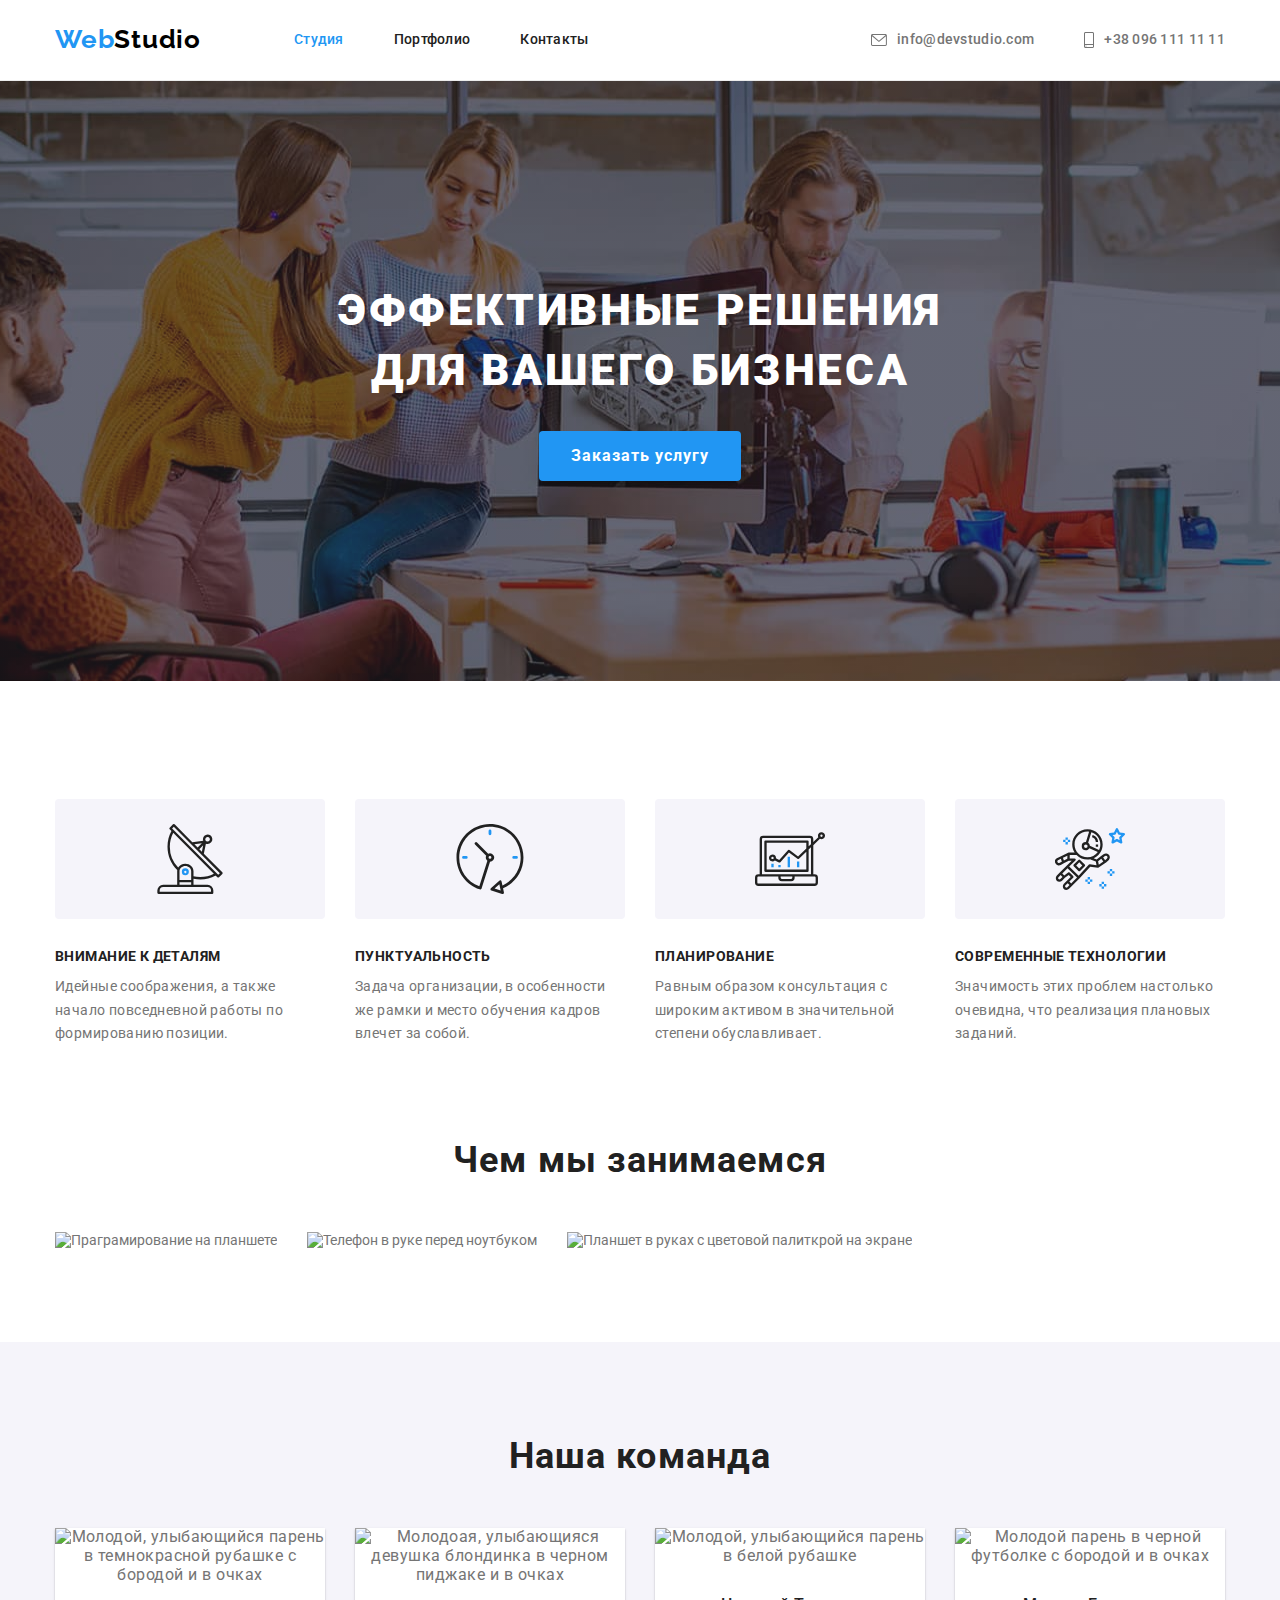
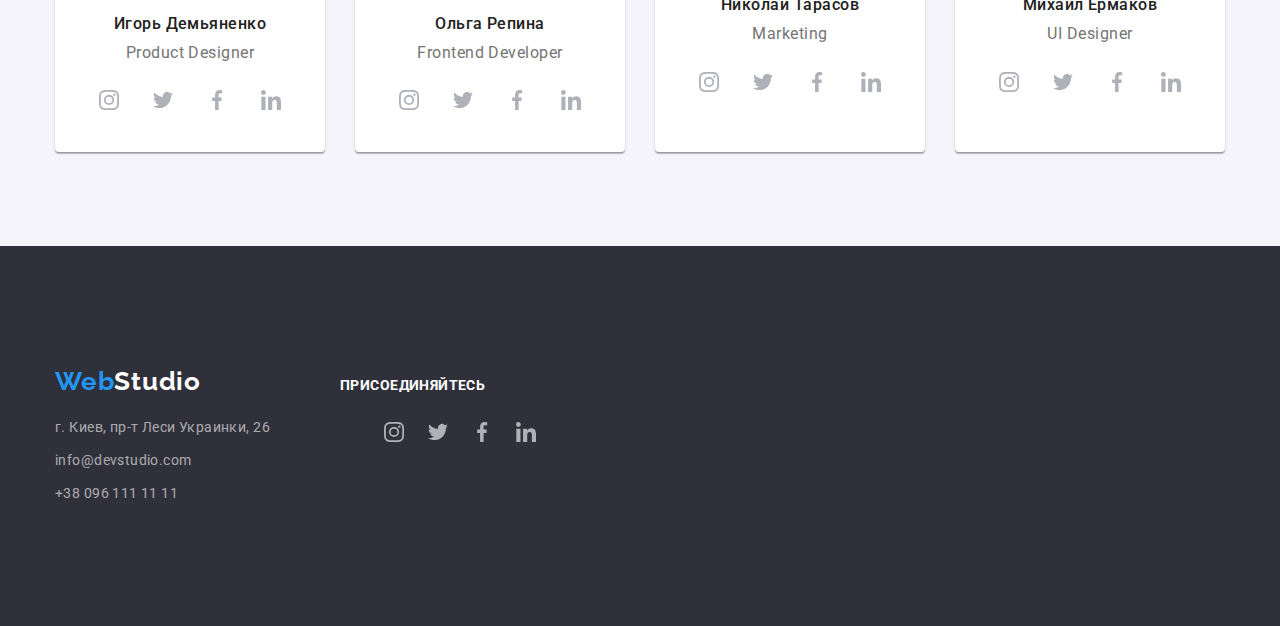
==== index.html @ 4e03e44b "подготовка 4го домашнего задания" ====
<!DOCTYPE html>
<html lang="ru">
  <head>
    <meta charset="UTF-8" />
    <meta http-equiv="X-UA-Compatible" content="IE=edge" />
    <meta name="viewport" content="width=device-width, initial-scale=1.0" />
    <meta name="dedescription" content="Разработка сайтов любой сложности"/>
    <title> WebStudio </title>
    <link rel="preconnect" href="https://fonts.googleapis.com">
    <link rel="preconnect" href="https://fonts.gstatic.com" crossorigin>
    <link href="https://fonts.googleapis.com/css2?family=Raleway:wght@700&family=Roboto:wght@400;500;700;900&display=swap"
        rel="stylesheet">
    <link rel="stylesheet" href="https://cdnjs.cloudflare.com/ajax/libs/modern-normalize/1.1.0/modern-normalize.min.css">
    <link href="./css/styles.css" rel="stylesheet"/>
  </head>
  <body>
    
    <!--Шапка-->

    <header class="header">
        <div class="container main-nav">
            <nav>

                <!--Лого-->

                <a class="logo" href="index.html" lang="en"> <span class="logo-accent">Web</span>Studio</a>

                <!--Основная навигация-->

                <ul class="site-nav">

                    <li class="site-nav-item"><a class="site-nav-item-text current" href="index.html">Студия</a></li>

                    <li class="site-nav-item"><a class="site-nav-item-text" href="./portfolio.html">Портфолио</a></li>

                    <li class="site-nav-item"><a class="site-nav-item-text" href="#contacts">Контакты</a></li>
                </ul>
            </nav>

            <!--Блок контактов-->

            <ul class="contact-nav">

                <li class="contact-nav-item">                    
                    <a class="contact-nav-item-text" href="mailto:info@devstudio.com" lang="en">
                        <svg class="contact-item-icon envelope">
                        <use href="/img/svg/icons.svg#envelope">                            
                        </use>
                        </svg>info@devstudio.com
                    </a>
                </li>

                <li class="contact-nav-item">
                    <a class="contact-nav-item-text" href="tel:+380961111111">
                        <svg class="contact-item-icon smartphone">
                            <use href="/img/svg/icons.svg#smartphone">
                            </use>
                        </svg>+38 096 111 11 11
                    </a>
                </li>

            </ul>
        </div>           
    </header>

        <!--Основной контент-->

    <main>

        <!--Герой-->

        <section class="section hero">

            <div class="container">
                <h1 class="hero-title">Эффективные решения для вашего бизнеса</h1>
                <button class="button hero" type="button">Заказать услугу</button>
            </div>  

        </section>      

        <!--Особенности-->
        
        <section class="section">            

            <div class="container">

                <h2 class="differences">Особенности</h2>

                <ul class="differences-list clean-list">
                    
                    <li class="differences-list-item">
                        <div  class="differences-list-item-icon-box">
                            <svg class="differences-list-item-icon">
                                <use href="/img/svg/icons.svg#antenna">
                                </use>
                            </svg>
                        </div>
                        <h3 class="differences-list-title">Внимание к деталям</h3>
                        <p class="differences-list-text">Идейные соображения, а также начало повседневной работы по формированию позиции.</p>                                              
                    </li>
                    
                    <li class="differences-list-item">
                        <div class="differences-list-item-icon-box">
                            <svg class="differences-list-item-icon">
                                <use href="/img/svg/icons.svg#clock">
                                </use>
                            </svg>
                        </div>
                        <h3 class="differences-list-title">Пунктуальность</h3>
                        <p class="differences-list-text">Задача организации, в особенности же рамки и место обучения кадров влечет за собой.</p>
                    </li>
                    
                    <li class="differences-list-item">
                        <div class="differences-list-item-icon-box">
                            <svg class="differences-list-item-icon">
                                <use href="/img/svg/icons.svg#diagram">
                                </use>
                            </svg>
                        </div>
                        <h3 class="differences-list-title">Планирование</h3>
                        <p class="differences-list-text">Равным образом консультация с широким активом в значительной степени обуславливает.</p>
                    </li>
                    
                    <li class="differences-list-item">
                        <div class="differences-list-item-icon-box">
                            <svg class="differences-list-item-icon">
                                <use href="/img/svg/icons.svg#astronaut ">
                                </use>
                            </svg>
                        </div>
                        <h3 class="differences-list-title">Современные технологии</h3>
                        <p class="differences-list-text">Значимость этих проблем настолько очевидна, что реализация плановых заданий.</p>
                     </li>
                                                    
                </ul>
            </div>

        </section>

            <!--Чем занимаемся-->

        <section class="section activity">

            <div class="container">

                <h2 class="section-title">Чем мы занимаемся </h2>
                <ul class="activity-list clean-list">

                    <li class="activity-list-item">
                        <img src="./img/img_1.jpg" alt="Праграмирование на планшете">
                    </li>

                    <li class="activity-list-item">                    
                        <img src="./img/img_2.jpg" alt="Телефон в руке перед ноутбуком">
                    </li>

                    <li class="activity-list-item">                    
                        <img src="./img/img_3.jpg" alt="Планшет в руках с цветовой палиткрой на экране">
                     </li>
                    
                </ul>
            </div>            
        </section>

        <!--Наша команда--> 

        <section class="section team">

            <div class="container">

                <h2 class="section-title">Наша команда</h2>

                <ul class="team-list clean-list">

                    <li class="team-list-card">
                        <img src="./img/product_designer.jpg"
                                    alt="Молодой, улыбающийся парень в темнокрасной рубашке с бородой и в очках">
                        
                        <div class="team-card-content">
                            <h3 class="team-card-title">Игорь Демьяненко</h2>
                            <p class="team-card-text" lang="en">Product Designer</p>
                            <ul class="team-card-social-links">
                                <li>
                                    <a class="team-card-social-links-icon-box" href="https://www.instagram.com/" target="_blank">
                                        <svg class="team-card-social-links-icon" width="20px" height="20px">
                                            <use href="/img/svg/icons.svg#instagram">
                                            </use>
                                        </svg>
                                    </a>
                                </li>
                                <li>
                                    <a class="team-card-social-links-icon-box" href="https://twitter.com/" target="_blank">
                                        <svg class="team-card-social-links-icon" width="20px" height="20px">
                                            <use href="/img/svg/icons.svg#twitter">
                                            </use>
                                        </svg>
                                    </a>
                                </li>
                                <li>
                                    <a class="team-card-social-links-icon-box" href="https://facebook.com/" target="_blank">
                                        <svg class="team-card-social-links-icon" width="20px" height="20px">
                                            <use href="/img/svg/icons.svg#facebook">
                                            </use>
                                        </svg>
                                    </a>
                                </li>
                                <li>
                                    <a class="team-card-social-links-icon-box" href="https://linkedin.com/" target="_blank">
                                        <svg class="team-card-social-links-icon" width="20px" height="20px">
                                            <use href="/img/svg/icons.svg#linkedin">
                                            </use>
                                        </svg>
                                    </a>
                                </li>
                            </ul>
                        </div>
                    </li>
                    
                    <li class="team-list-card">
                        <img src="./img/frontend_developer.jpg" alt="Молодоая, улыбающияся девушка блондинка в черном пиджаке и в очках">
                        
                        <div class="team-card-content">
                            <h3 class="team-card-title">Ольга Репина</h2>
                            <p class="team-card-text" lang="en">Frontend Developer</p>
                            <ul class="team-card-social-links">
                                <li>
                                    <a class="team-card-social-links-icon-box" href="https://www.instagram.com/" target="_blank">
                                        <svg class="team-card-social-links-icon" width="20px" height="20px">
                                            <use href="/img/svg/icons.svg#instagram">
                                            </use>
                                        </svg>
                                    </a>
                                </li>
                                <li>
                                    <a class="team-card-social-links-icon-box" href="https://twitter.com/" target="_blank">
                                        <svg class="team-card-social-links-icon" width="20px" height="20px">
                                            <use href="/img/svg/icons.svg#twitter">
                                            </use>
                                        </svg>
                                    </a>
                                </li>
                                <li>
                                    <a class="team-card-social-links-icon-box" href="https://facebook.com/" target="_blank">
                                        <svg class="team-card-social-links-icon" width="20px" height="20px">
                                            <use href="/img/svg/icons.svg#facebook">
                                            </use>
                                        </svg>
                                    </a>
                                </li>
                                <li>
                                    <a class="team-card-social-links-icon-box" href="https://linkedin.com/" target="_blank">
                                        <svg class="team-card-social-links-icon" width="20px" height="20px">
                                            <use href="/img/svg/icons.svg#linkedin">
                                            </use>
                                        </svg>
                                    </a>
                                </li>
                            </ul>
                        </div>
                    </li>

                    <li class="team-list-card">
                        <img src="./img/marketing.jpg" alt="Молодой, улыбающийся парень в белой рубашке">
                        
                        <div class="team-card-content">
                            <h3 class="team-card-title">Николай Тарасов</h2>
                            <p class="team-card-text" lang="en">Marketing</p>
                            <ul class="team-card-social-links">
                                <li>
                                    <a class="team-card-social-links-icon-box" href="https://www.instagram.com/" target="_blank">
                                        <svg class="team-card-social-links-icon" width="20px" height="20px">
                                            <use href="/img/svg/icons.svg#instagram">
                                            </use>
                                        </svg>
                                    </a>
                                </li>
                                <li>
                                    <a class="team-card-social-links-icon-box" href="https://twitter.com/" target="_blank">
                                        <svg class="team-card-social-links-icon" width="20px" height="20px">
                                            <use href="/img/svg/icons.svg#twitter">
                                            </use>
                                        </svg>
                                    </a>
                                </li>
                                <li>
                                    <a class="team-card-social-links-icon-box" href="https://facebook.com/" target="_blank">
                                        <svg class="team-card-social-links-icon" width="20px" height="20px">
                                            <use href="/img/svg/icons.svg#facebook">
                                            </use>
                                        </svg>
                                    </a>
                                </li>
                                <li>
                                    <a class="team-card-social-links-icon-box" href="https://linkedin.com/" target="_blank">
                                        <svg class="team-card-social-links-icon" width="20px" height="20px">
                                            <use href="/img/svg/icons.svg#linkedin">
                                            </use>
                                        </svg>
                                    </a>
                                </li>
                            </ul>
                        </div>
                    </li>

                    <li class="team-list-card">
                        <img src="./img/ui_designer.jpg" alt="Молодой парень в черной футболке с бородой и в очках">
                        
                        <div class="team-card-content">
                             <h3 class="team-card-title">Михаил Ермаков</h2>
                             <p class="team-card-text" lang="en">UI Designer</p>
                            <ul class="team-card-social-links">
                                <li>
                                    <a  class="team-card-social-links-icon-box" href="https://www.instagram.com/" target="_blank">
                                        <svg class="team-card-social-links-icon" width="20px" height="20px">
                                            <use href="/img/svg/icons.svg#instagram">
                                            </use>
                                        </svg>
                                    </a>
                                </li>
                                <li>
                                    <a class="team-card-social-links-icon-box" href="https://twitter.com/" target="_blank">
                                        <svg class="team-card-social-links-icon" width="20px" height="20px">
                                            <use href="/img/svg/icons.svg#twitter">
                                            </use>
                                        </svg>
                                    </a>
                                </li>
                                <li>
                                    <a  class="team-card-social-links-icon-box" href="https://facebook.com/" target="_blank">
                                        <svg class="team-card-social-links-icon" width="20px" height="20px">
                                            <use href="/img/svg/icons.svg#facebook">
                                            </use>
                                        </svg>
                                    </a>
                                </li>
                                <li>
                                    <a class="team-card-social-links-icon-box" href="https://linkedin.com/" target="_blank">
                                        <svg class="team-card-social-links-icon" width="20px" height="20px">
                                            <use href="/img/svg/icons.svg#linkedin">
                                            </use>
                                        </svg>
                                    </a>
                                </li>
                            </ul>
                        </div>
                    </li>
                </ul>
            </div>            
        </section>
    </main>

        <!--Подвал-->

    <footer class="footer">
        <div class="container footer">
                <div>
                    <!--Лого-->
                    
                    <a class="logo footer clean-link" href="index.html"><span class="logo-accent">Web</span>Studio</a>
                    
                    <!--Контакты-->

                    <address>
                        <ul id="contacts" class="footer-adress-list">
                            <li class="footer-adress-item"><a class="footer-adress-item-text" href="https://goo.gl/maps/bL18XimWbJK8uWrq5"
                                    target="_blank">г. Киев, пр-т Леси Украинки, 26</a></li>
                            <li class="footer-adress-item"><a class="footer-adress-item-text"
                                    href="mailto:info@devstudio.com">info@devstudio.com</a></li>
                            <li class="footer-adress-item"><a class="footer-adress-item-text" href="tel:+380961111111">+38 096 111 11 11</a>
                            </li>
                        </ul>
                    </address>
                </div>
                
                <div class="social-links">

                    <h3 class="social-links-title">присоединяйтесь</h3>

                    <ul class="team-card-social-links">
                        <li>
                            <a class="team-card-social-links-icon-box" href="https://www.instagram.com/" target="_blank">
                                <svg class="team-card-social-links-icon" width="20px" height="20px">
                                    <use href="/img/svg/icons.svg#instagram">
                                    </use>
                                </svg>
                            </a>
                        </li>
                        <li>
                            <a class="team-card-social-links-icon-box" href="https://twitter.com/" target="_blank">
                                <svg class="team-card-social-links-icon" width="20px" height="20px">
                                    <use href="/img/svg/icons.svg#twitter">
                                    </use>
                                </svg>
                            </a>
                        </li>
                        <li>
                            <a class="team-card-social-links-icon-box" href="https://facebook.com/" target="_blank">
                                <svg class="team-card-social-links-icon" width="20px" height="20px">
                                    <use href="/img/svg/icons.svg#facebook">
                                    </use>
                                </svg>
                            </a>
                        </li>
                        <li>
                            <a class="team-card-social-links-icon-box" href="https://linkedin.com/" target="_blank">
                                <svg class="team-card-social-links-icon" width="20px" height="20px">
                                    <use href="/img/svg/icons.svg#linkedin">
                                    </use>
                                </svg>
                            </a>
                        </li>
                    </ul>
                </div>
                            
        </div>              
    </footer>
  </body>
</html>
---- css/styles.css ----
/* Переменные */

:root{
    --white:#FFFFFF;
    --mainbgcolor:#F5F4FA;
    --secondbgcolor: #2F303A;
    --textcolor: #757575;
    --secondtextcolor:#212121;    
    --accentcolor:#2196F3;
    --card-set-gap: 30px; 
}

/* Глобальные стили */

ul {
    margin: 0;
    padding: 0;
    list-style: none;
}

h1, h2, h3, p {
    margin: 0;
}

a {
    text-decoration: none;
}

body {
    color:var(--textcolor);
    background-color:var(--white);
    font-family: 'Roboto', 'Helvetica', 'Arial', sans-serif;
    font-size: 14px;
}

.container {
    margin-left: auto;
    margin-right: auto;
    padding-left: 15px;
    padding-right: 15px;
    width: 1200px;
}

.section {
    padding-top: 94px;
    padding-bottom: 94px;
}

img {
    display: block;
    max-width: 100%;
    height: auto;
}

/* Шапка */

.header {
    border-bottom: 1px solid #ECECEC;
}

.clean-list {
    list-style: none;
}
.clean-link {
    text-decoration: none;
}

.main-nav {
    display: flex;
    align-items: center
    
}

nav {
    display: flex;
    align-items: center
}

.logo {
    display: block;
    padding-top: 24px;
    padding-bottom: 25px;    
    color:#000000;    
    font-family: 'Raleway';
    font-weight: 700;
    font-size: 26px;
    line-height: 1.19;
    letter-spacing: 0.03em;
    text-decoration: none;
    
}

.logo-accent {
    color: var(--accentcolor)
}

/* Навигация */

.site-nav {
    display: flex;    
    list-style: none;
    padding: 0px;
    margin-top: 0px;
    margin-right: 0px;item margin-bottom: 0px;
    margin-left: 93px;
}

.site-nav-item:not(:last-child) {
    margin-right: 50px;
}

.site-nav-item-text {
    color: var(--secondtextcolor);
    font-weight: 500;
    line-height: 1.14;
    letter-spacing: 0.02em;
    text-decoration: none;
}

.site-nav-item-text:hover,
.site-nav-item-text:focus {
    color: var(--accentcolor);
}

.site-nav-item-text.current {
    color: var(--accentcolor);
}

.contact-nav {
    display: flex;
    align-items: center;
    margin-left: auto;
    list-style: none;    
}

.contact-item-icon {
    margin-right: 10px;
    fill: currentColor;
}

.contact-item-icon.envelope {
    height: 12px;
    width: 16px;
}

.contact-item-icon.smartphone {
    height: 16px;
    width: 10px;
}

.contact-nav-item-text {
    display: flex;
    align-items: center;
    color: #757575;
    font-weight: 500;
    line-height: 1.14;
    letter-spacing: 0.02em;
    text-decoration: none;
}

.contact-nav-item:not(:last-child) {
    margin-right: 50px;
}

.contact-nav-item-text:hover,
.contact-nav-item-text:focus {
    color: var(--accentcolor);
}

/* Тело */

/* Герой */

.section.hero {
    letter-spacing: 0.06em;
    padding-top: 200px;
    padding-bottom: 200px;
    max-width: 1600px;
    margin-left: auto;
    margin-right: auto;
    text-align: center;
    background-image: linear-gradient(to bottom,
                        rgba(47, 48, 58, 0.4),
                        rgba(47, 48, 58, 0.4)),
                        url(/img/header-img.jpg);
    background-position: center;
    background-size: cover;
    background-repeat: no-repeat;
    background-color: #C4C4C4;
    
}

.hero-title {
    color: #FFFFFF;
    font-weight: 900;
    font-size: 44px;
    line-height: 1.36; 
    letter-spacing: 0.06em;
    text-transform: uppercase;    
    display: inline-block;
    margin-top: 0px;
    margin-bottom: 0px;
    margin-left: auto;
    margin-right: auto;
    width: 696px;
}

/* Секция отличия */

.differences, .portfolio {
    visibility: hidden;
    margin: 0;
}

.differences-list {
    display: flex;
    line-height: 1.71;
    letter-spacing: 0.03em;
    margin-top: calc(-1 * var(--card-set-gap));
    margin-left: calc(-1 * var(--card-set-gap));
}

.differences-list-item-icon-box {
    width: 270px;
    height: 120px;
    padding: 25px 100px;
    margin-bottom: 30px;
    border-radius: 4px;
    background-color: var(--mainbgcolor);
}

.differences-list-item-icon {
    width: 70px;
    height: 70px;
}

.differences-list-item {
    flex-basis: calc(100% / 4 - 30px);
    margin-left: calc(var(--card-set-gap));
    margin-top: calc(var(--card-set-gap));
}

.differences-list-title {
    color: var(--secondtextcolor);
    font-weight: 700;
    font-size: 14px;
    line-height: 1.14;
    letter-spacing: 0.03em;
    text-transform: uppercase;
    }

.differences-list-text {
    margin-top: 10px;
}

/* Секция чем занимаемся */

.section-title {
    color: var(--secondtextcolor);
    font-weight: 700;
    font-size: 36px;
    line-height: 1.16;
    letter-spacing: 0.03em;
    text-align: center;
    margin-bottom: 50px;
}

.activity {
    padding-top: 0px;
}

.activity-list {
    display: flex;
    margin-top: calc(-1 * var(--card-set-gap));
    margin-left: calc(-1 * var(--card-set-gap));    
}

.activity-list-item {
    flex-basis: calc((100%-60)/3);
    margin-left: var(--card-set-gap);
    margin-top: var(--card-set-gap);
}

/* Секция команда */

.team {
    background-color: var(--mainbgcolor);
}

.team-list {
    display: flex;
    font-size: 16px;
    line-height: 1.18;
    letter-spacing: 0.03em;
    margin-top: calc(-1 * var(--card-set-gap));
    margin-left: calc(-1 * var(--card-set-gap));    
    text-align: center;
}

.team-list-card {
    flex-basis: calc(100%/4 - var(--card-set-gap));
    background-color: var(--white);
    margin-top: var(--card-set-gap);
    margin-left: var(--card-set-gap);
    box-shadow:
        0px 1px 3px rgba(0, 0, 0, 0.12),
        0px 1px 1px rgba(0, 0, 0, 0.14),
        0px 2px 1px rgba(0, 0, 0, 0.2);
    border-radius: 0px 0px 4px 4px;
}

.team-card-content {
    padding-top: var(--card-set-gap);
    padding-bottom: var(--card-set-gap);
}

.team-card-title {
    font-weight: 500;
    font-size: 16px;
    line-height: 1.18;
    letter-spacing: 0.03em;
    color: var(--secondtextcolor);
}

.team-card-text {
    margin-top: 10px;
}

.team-card-social-links {
    display: flex;
    align-items: center;
    justify-content: space-between;
    margin-top: 16px;
    margin-left: 32px;
    margin-right: 32px;
}

.team-card-social-links-icon-box {
    display: block;
    width: 44px;
    height: 44px;
    padding: 12px;
    border-radius: 50%;
    color: #AFB1B8;
    cursor: pointer;
}

.team-card-social-links-icon {
    fill: currentColor;
}

.team-card-social-links-icon-box:hover,
.team-card-social-links-icon-box:focus {
    background-color: var(--accentcolor);
    color: var(--white);
}

/* Футер */

.logo.footer {
    color: var(--white);
    line-height: normal;
    padding-top: 0px;
    padding-bottom: 0px;
}

.footer {
    background-color: var(--secondbgcolor);
    padding-top: 60px;
    padding-bottom: 60px;
}

.container.footer {
    display: flex;
}

address {
    margin-top: 20px;
}

.footer-adress-item:not(:first-child) {
    margin-top:9px;
    margin-bottom: 0px;
}

.footer-adress-item-text {
    font-style: normal;
    line-height: 1.71;
    letter-spacing: 0.03em;
    color: rgba(255, 255, 255, 0.6);
    text-decoration: none;
    margin-top: 0px;
    margin-bottom: 0px;
}

.footer-adress-item-text:hover,
.footer-adress-item-text:focus {
    color: #FFFFFF;
}

.social-links {
    margin-left: 70px;
    margin-top: 12px;
}

.social-links-title {
    font-weight: 700;
    font-size: 14px;
    line-height: 1.14;
    letter-spacing: 0.03em;
    text-transform: uppercase;
    color: var(--white);
}

.social-links-list {
    display: flex;
}

/* Портфолио */

/* Фильтр выбора */

.portfolio-list {
    display: flex;    
    justify-content: center;
    margin-bottom: 50px;
}

.portfolio-list-item:not(:last-child) {
    margin-right: 8px;
}

/* Примеры работ */

.worklist {
    display: flex;
    flex-wrap: wrap;
    margin-top: calc(-1 * var(--card-set-gap));
    margin-left: calc(-1 * var(--card-set-gap));
    font-size: 16px;
    line-height: 1.87;
}

.worklist>.worklist-card {    
    flex-basis: calc(100% / 3 - var(--card-set-gap));
    margin-top: var(--card-set-gap);
    margin-left: var(--card-set-gap);
}

.worklist-card-content {
    padding: 20px 24px;
    border-left: 1px solid #EEEEEE;
    border-right: 1px solid #EEEEEE;
    border-bottom: 1px solid #EEEEEE;
}

.worklist-card-title {
    color: var(--secondtextcolor);
    font-weight: 700;
    font-size: 18px;
    line-height: 2;
    letter-spacing: 0.06em;    
    margin-bottom: 4px; 
}

/*Кнопка*/

.button {
    cursor: pointer;
    font-family: inherit;
    border: 0px;
    border-radius: 4px;
}

.button.hero {
    font-size: 16px;
    font-weight: 700;
    line-height: 1.87;
    letter-spacing: 0.06em;
    background-color: var(--accentcolor);
    color: var(--white);
    display: block;
    min-width: 200px;
    margin-top: 30px;
    box-shadow: 0px 4px 4px rgba(0, 0, 0, 0.15);
    padding: 10px 32px;
    margin-left: auto;
    margin-right: auto;
}

.button.hero:hover,
.button.hero:focus {
    background-color: #188CE8;
}

.button.primary {
    font-weight: 500;
    font-size: 16px;
    line-height: 1.62;
    padding-top: 6px;
    padding-bottom: 6px;
    padding-left: 22px;
    padding-right: 22px;
    
}

.button.primary:hover,
.button.primary:focus {
    box-shadow:
        0px 3px 1px rgba(0, 0, 0, 0.1),
        0px 1px 2px rgba(0, 0, 0, 0.08),
        0px 2px 2px rgba(0, 0, 0, 0.12);
    color: var(--white);
    background-color: var(--accentcolor)    
}
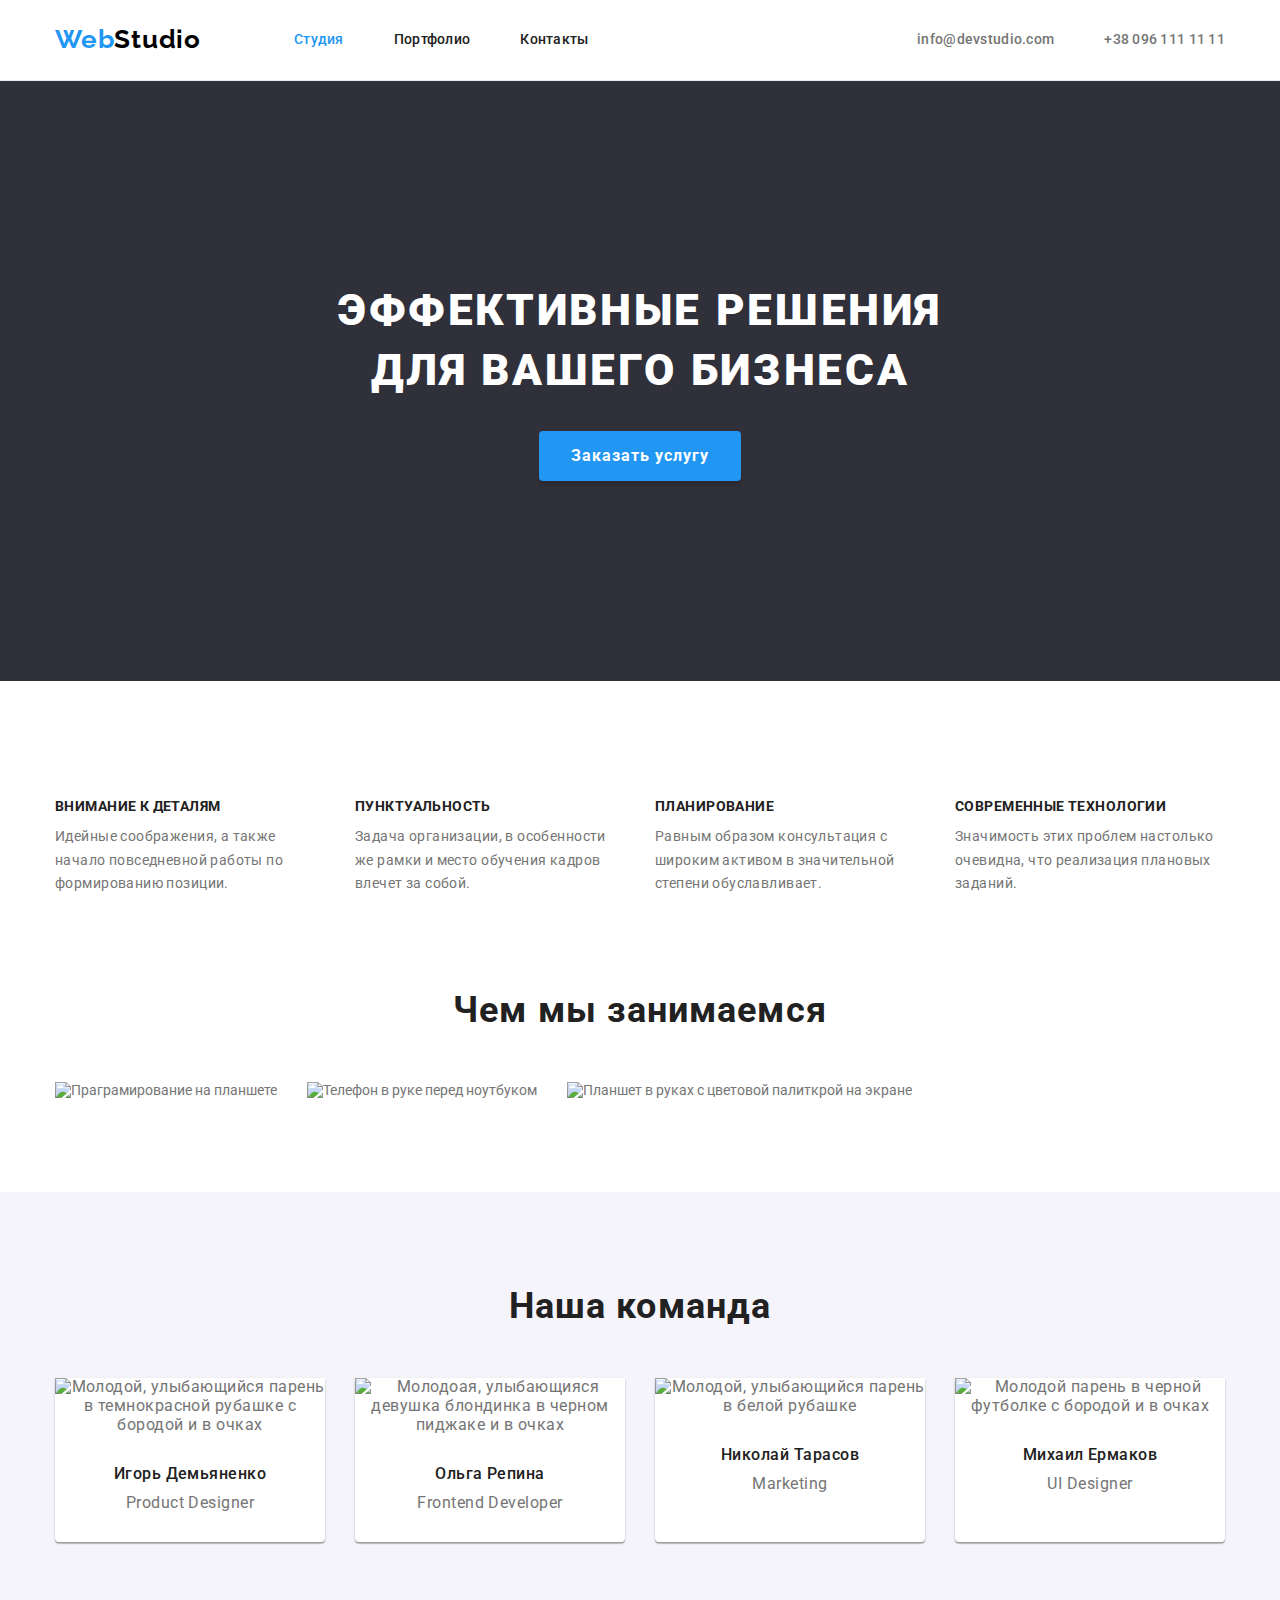
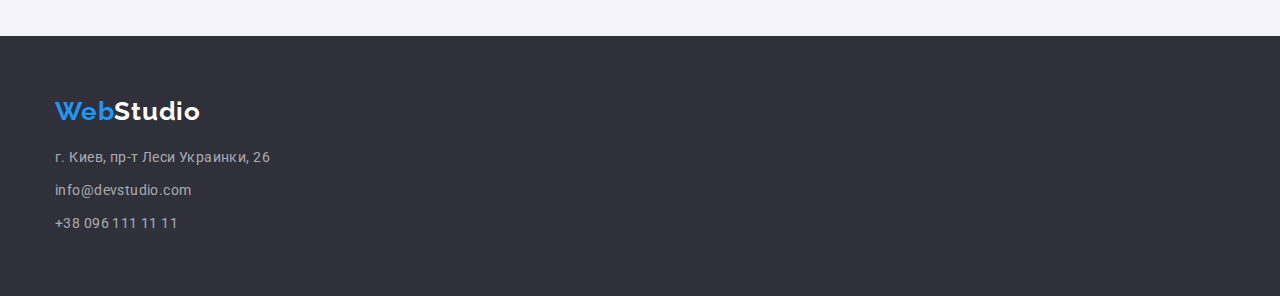
==== commit 852892cc: "Revert "подготовка 4го домашнего задания"" ====
--- a/index.html
+++ b/index.html
@@ -41,23 +41,9 @@
 
             <ul class="contact-nav">
 
-                <li class="contact-nav-item">                    
-                    <a class="contact-nav-item-text" href="mailto:info@devstudio.com" lang="en">
-                        <svg class="contact-item-icon envelope">
-                        <use href="/img/svg/icons.svg#envelope">                            
-                        </use>
-                        </svg>info@devstudio.com
-                    </a>
-                </li>
-
-                <li class="contact-nav-item">
-                    <a class="contact-nav-item-text" href="tel:+380961111111">
-                        <svg class="contact-item-icon smartphone">
-                            <use href="/img/svg/icons.svg#smartphone">
-                            </use>
-                        </svg>+38 096 111 11 11
-                    </a>
-                </li>
+                <li class="contact-nav-item"><a class="contact-nav-item-text" href="mailto:info@devstudio.com" lang="en">info@devstudio.com</a></li>
+
+                <li class="contact-nav-item"><a class="contact-nav-item-text" href="tel:+380961111111">+38 096 111 11 11</a></li>
 
             </ul>
         </div>           
@@ -89,45 +75,21 @@
                 <ul class="differences-list clean-list">
                     
                     <li class="differences-list-item">
-                        <div  class="differences-list-item-icon-box">
-                            <svg class="differences-list-item-icon">
-                                <use href="/img/svg/icons.svg#antenna">
-                                </use>
-                            </svg>
-                        </div>
                         <h3 class="differences-list-title">Внимание к деталям</h3>
                         <p class="differences-list-text">Идейные соображения, а также начало повседневной работы по формированию позиции.</p>                                              
                     </li>
                     
-                    <li class="differences-list-item">
-                        <div class="differences-list-item-icon-box">
-                            <svg class="differences-list-item-icon">
-                                <use href="/img/svg/icons.svg#clock">
-                                </use>
-                            </svg>
-                        </div>
+                    <li class="differences-list-item">                        
                         <h3 class="differences-list-title">Пунктуальность</h3>
                         <p class="differences-list-text">Задача организации, в особенности же рамки и место обучения кадров влечет за собой.</p>
                     </li>
                     
                     <li class="differences-list-item">
-                        <div class="differences-list-item-icon-box">
-                            <svg class="differences-list-item-icon">
-                                <use href="/img/svg/icons.svg#diagram">
-                                </use>
-                            </svg>
-                        </div>
                         <h3 class="differences-list-title">Планирование</h3>
                         <p class="differences-list-text">Равным образом консультация с широким активом в значительной степени обуславливает.</p>
                     </li>
                     
                     <li class="differences-list-item">
-                        <div class="differences-list-item-icon-box">
-                            <svg class="differences-list-item-icon">
-                                <use href="/img/svg/icons.svg#astronaut ">
-                                </use>
-                            </svg>
-                        </div>
                         <h3 class="differences-list-title">Современные технологии</h3>
                         <p class="differences-list-text">Значимость этих проблем настолько очевидна, что реализация плановых заданий.</p>
                      </li>
@@ -179,40 +141,6 @@
                         <div class="team-card-content">
                             <h3 class="team-card-title">Игорь Демьяненко</h2>
                             <p class="team-card-text" lang="en">Product Designer</p>
-                            <ul class="team-card-social-links">
-                                <li>
-                                    <a class="team-card-social-links-icon-box" href="https://www.instagram.com/" target="_blank">
-                                        <svg class="team-card-social-links-icon" width="20px" height="20px">
-                                            <use href="/img/svg/icons.svg#instagram">
-                                            </use>
-                                        </svg>
-                                    </a>
-                                </li>
-                                <li>
-                                    <a class="team-card-social-links-icon-box" href="https://twitter.com/" target="_blank">
-                                        <svg class="team-card-social-links-icon" width="20px" height="20px">
-                                            <use href="/img/svg/icons.svg#twitter">
-                                            </use>
-                                        </svg>
-                                    </a>
-                                </li>
-                                <li>
-                                    <a class="team-card-social-links-icon-box" href="https://facebook.com/" target="_blank">
-                                        <svg class="team-card-social-links-icon" width="20px" height="20px">
-                                            <use href="/img/svg/icons.svg#facebook">
-                                            </use>
-                                        </svg>
-                                    </a>
-                                </li>
-                                <li>
-                                    <a class="team-card-social-links-icon-box" href="https://linkedin.com/" target="_blank">
-                                        <svg class="team-card-social-links-icon" width="20px" height="20px">
-                                            <use href="/img/svg/icons.svg#linkedin">
-                                            </use>
-                                        </svg>
-                                    </a>
-                                </li>
-                            </ul>
                         </div>
                     </li>
                     
@@ -222,40 +150,6 @@
                         <div class="team-card-content">
                             <h3 class="team-card-title">Ольга Репина</h2>
                             <p class="team-card-text" lang="en">Frontend Developer</p>
-                            <ul class="team-card-social-links">
-                                <li>
-                                    <a class="team-card-social-links-icon-box" href="https://www.instagram.com/" target="_blank">
-                                        <svg class="team-card-social-links-icon" width="20px" height="20px">
-                                            <use href="/img/svg/icons.svg#instagram">
-                                            </use>
-                                        </svg>
-                                    </a>
-                                </li>
-                                <li>
-                                    <a class="team-card-social-links-icon-box" href="https://twitter.com/" target="_blank">
-                                        <svg class="team-card-social-links-icon" width="20px" height="20px">
-                                            <use href="/img/svg/icons.svg#twitter">
-                                            </use>
-                                        </svg>
-                                    </a>
-                                </li>
-                                <li>
-                                    <a class="team-card-social-links-icon-box" href="https://facebook.com/" target="_blank">
-                                        <svg class="team-card-social-links-icon" width="20px" height="20px">
-                                            <use href="/img/svg/icons.svg#facebook">
-                                            </use>
-                                        </svg>
-                                    </a>
-                                </li>
-                                <li>
-                                    <a class="team-card-social-links-icon-box" href="https://linkedin.com/" target="_blank">
-                                        <svg class="team-card-social-links-icon" width="20px" height="20px">
-                                            <use href="/img/svg/icons.svg#linkedin">
-                                            </use>
-                                        </svg>
-                                    </a>
-                                </li>
-                            </ul>
                         </div>
                     </li>
 
@@ -265,40 +159,6 @@
                         <div class="team-card-content">
                             <h3 class="team-card-title">Николай Тарасов</h2>
                             <p class="team-card-text" lang="en">Marketing</p>
-                            <ul class="team-card-social-links">
-                                <li>
-                                    <a class="team-card-social-links-icon-box" href="https://www.instagram.com/" target="_blank">
-                                        <svg class="team-card-social-links-icon" width="20px" height="20px">
-                                            <use href="/img/svg/icons.svg#instagram">
-                                            </use>
-                                        </svg>
-                                    </a>
-                                </li>
-                                <li>
-                                    <a class="team-card-social-links-icon-box" href="https://twitter.com/" target="_blank">
-                                        <svg class="team-card-social-links-icon" width="20px" height="20px">
-                                            <use href="/img/svg/icons.svg#twitter">
-                                            </use>
-                                        </svg>
-                                    </a>
-                                </li>
-                                <li>
-                                    <a class="team-card-social-links-icon-box" href="https://facebook.com/" target="_blank">
-                                        <svg class="team-card-social-links-icon" width="20px" height="20px">
-                                            <use href="/img/svg/icons.svg#facebook">
-                                            </use>
-                                        </svg>
-                                    </a>
-                                </li>
-                                <li>
-                                    <a class="team-card-social-links-icon-box" href="https://linkedin.com/" target="_blank">
-                                        <svg class="team-card-social-links-icon" width="20px" height="20px">
-                                            <use href="/img/svg/icons.svg#linkedin">
-                                            </use>
-                                        </svg>
-                                    </a>
-                                </li>
-                            </ul>
                         </div>
                     </li>
 
@@ -308,40 +168,6 @@
                         <div class="team-card-content">
                              <h3 class="team-card-title">Михаил Ермаков</h2>
                              <p class="team-card-text" lang="en">UI Designer</p>
-                            <ul class="team-card-social-links">
-                                <li>
-                                    <a  class="team-card-social-links-icon-box" href="https://www.instagram.com/" target="_blank">
-                                        <svg class="team-card-social-links-icon" width="20px" height="20px">
-                                            <use href="/img/svg/icons.svg#instagram">
-                                            </use>
-                                        </svg>
-                                    </a>
-                                </li>
-                                <li>
-                                    <a class="team-card-social-links-icon-box" href="https://twitter.com/" target="_blank">
-                                        <svg class="team-card-social-links-icon" width="20px" height="20px">
-                                            <use href="/img/svg/icons.svg#twitter">
-                                            </use>
-                                        </svg>
-                                    </a>
-                                </li>
-                                <li>
-                                    <a  class="team-card-social-links-icon-box" href="https://facebook.com/" target="_blank">
-                                        <svg class="team-card-social-links-icon" width="20px" height="20px">
-                                            <use href="/img/svg/icons.svg#facebook">
-                                            </use>
-                                        </svg>
-                                    </a>
-                                </li>
-                                <li>
-                                    <a class="team-card-social-links-icon-box" href="https://linkedin.com/" target="_blank">
-                                        <svg class="team-card-social-links-icon" width="20px" height="20px">
-                                            <use href="/img/svg/icons.svg#linkedin">
-                                            </use>
-                                        </svg>
-                                    </a>
-                                </li>
-                            </ul>
                         </div>
                     </li>
                 </ul>
@@ -352,66 +178,28 @@
         <!--Подвал-->
 
     <footer class="footer">
-        <div class="container footer">
-                <div>
-                    <!--Лого-->
-                    
-                    <a class="logo footer clean-link" href="index.html"><span class="logo-accent">Web</span>Studio</a>
-                    
-                    <!--Контакты-->
-
-                    <address>
-                        <ul id="contacts" class="footer-adress-list">
-                            <li class="footer-adress-item"><a class="footer-adress-item-text" href="https://goo.gl/maps/bL18XimWbJK8uWrq5"
-                                    target="_blank">г. Киев, пр-т Леси Украинки, 26</a></li>
-                            <li class="footer-adress-item"><a class="footer-adress-item-text"
-                                    href="mailto:info@devstudio.com">info@devstudio.com</a></li>
-                            <li class="footer-adress-item"><a class="footer-adress-item-text" href="tel:+380961111111">+38 096 111 11 11</a>
-                            </li>
-                        </ul>
-                    </address>
-                </div>
-                
-                <div class="social-links">
-
-                    <h3 class="social-links-title">присоединяйтесь</h3>
-
-                    <ul class="team-card-social-links">
-                        <li>
-                            <a class="team-card-social-links-icon-box" href="https://www.instagram.com/" target="_blank">
-                                <svg class="team-card-social-links-icon" width="20px" height="20px">
-                                    <use href="/img/svg/icons.svg#instagram">
-                                    </use>
-                                </svg>
-                            </a>
-                        </li>
-                        <li>
-                            <a class="team-card-social-links-icon-box" href="https://twitter.com/" target="_blank">
-                                <svg class="team-card-social-links-icon" width="20px" height="20px">
-                                    <use href="/img/svg/icons.svg#twitter">
-                                    </use>
-                                </svg>
-                            </a>
-                        </li>
-                        <li>
-                            <a class="team-card-social-links-icon-box" href="https://facebook.com/" target="_blank">
-                                <svg class="team-card-social-links-icon" width="20px" height="20px">
-                                    <use href="/img/svg/icons.svg#facebook">
-                                    </use>
-                                </svg>
-                            </a>
-                        </li>
-                        <li>
-                            <a class="team-card-social-links-icon-box" href="https://linkedin.com/" target="_blank">
-                                <svg class="team-card-social-links-icon" width="20px" height="20px">
-                                    <use href="/img/svg/icons.svg#linkedin">
-                                    </use>
-                                </svg>
-                            </a>
-                        </li>
-                    </ul>
-                </div>
-                            
+
+        <div class="container">
+
+            <!--Лого-->
+
+            <a class="logo footer clean-link" href="index.html"><span class="logo-accent">Web</span>Studio</a>
+
+            <!--Контакты-->
+
+            <address>
+
+                <ul id="contacts" class="footer-adress-list">
+
+                    <li class="footer-adress-item"><a class="footer-adress-item-text" href="https://goo.gl/maps/bL18XimWbJK8uWrq5" target="_blank">г. Киев, пр-т Леси Украинки, 26</a></li>
+
+                    <li class="footer-adress-item"><a class="footer-adress-item-text" href="mailto:info@devstudio.com">info@devstudio.com</a></li>
+
+                    <li class="footer-adress-item"><a class="footer-adress-item-text" href="tel:+380961111111">+38 096 111 11 11</a></li>
+
+                </ul>
+
+            </address>
         </div>              
     </footer>
   </body>
--- a/css/styles.css
+++ b/css/styles.css
@@ -20,10 +20,6 @@
 
 h1, h2, h3, p {
     margin: 0;
-}
-
-a {
-    text-decoration: none;
 }
 
 body {
@@ -133,24 +129,8 @@
     list-style: none;    
 }
 
-.contact-item-icon {
-    margin-right: 10px;
-    fill: currentColor;
-}
-
-.contact-item-icon.envelope {
-    height: 12px;
-    width: 16px;
-}
-
-.contact-item-icon.smartphone {
-    height: 16px;
-    width: 10px;
-}
-
 .contact-nav-item-text {
-    display: flex;
-    align-items: center;
+    display: block;
     color: #757575;
     font-weight: 500;
     line-height: 1.14;
@@ -171,23 +151,13 @@
 
 /* Герой */
 
-.section.hero {
+.section.hero {    
+    background-color: var(--secondbgcolor);
     letter-spacing: 0.06em;
     padding-top: 200px;
     padding-bottom: 200px;
-    max-width: 1600px;
-    margin-left: auto;
-    margin-right: auto;
     text-align: center;
-    background-image: linear-gradient(to bottom,
-                        rgba(47, 48, 58, 0.4),
-                        rgba(47, 48, 58, 0.4)),
-                        url(/img/header-img.jpg);
-    background-position: center;
-    background-size: cover;
-    background-repeat: no-repeat;
-    background-color: #C4C4C4;
-    
+        
 }
 
 .hero-title {
@@ -220,20 +190,6 @@
     margin-left: calc(-1 * var(--card-set-gap));
 }
 
-.differences-list-item-icon-box {
-    width: 270px;
-    height: 120px;
-    padding: 25px 100px;
-    margin-bottom: 30px;
-    border-radius: 4px;
-    background-color: var(--mainbgcolor);
-}
-
-.differences-list-item-icon {
-    width: 70px;
-    height: 70px;
-}
-
 .differences-list-item {
     flex-basis: calc(100% / 4 - 30px);
     margin-left: calc(var(--card-set-gap));
@@ -326,35 +282,6 @@
     margin-top: 10px;
 }
 
-.team-card-social-links {
-    display: flex;
-    align-items: center;
-    justify-content: space-between;
-    margin-top: 16px;
-    margin-left: 32px;
-    margin-right: 32px;
-}
-
-.team-card-social-links-icon-box {
-    display: block;
-    width: 44px;
-    height: 44px;
-    padding: 12px;
-    border-radius: 50%;
-    color: #AFB1B8;
-    cursor: pointer;
-}
-
-.team-card-social-links-icon {
-    fill: currentColor;
-}
-
-.team-card-social-links-icon-box:hover,
-.team-card-social-links-icon-box:focus {
-    background-color: var(--accentcolor);
-    color: var(--white);
-}
-
 /* Футер */
 
 .logo.footer {
@@ -370,10 +297,6 @@
     padding-bottom: 60px;
 }
 
-.container.footer {
-    display: flex;
-}
-
 address {
     margin-top: 20px;
 }
@@ -396,24 +319,6 @@
 .footer-adress-item-text:hover,
 .footer-adress-item-text:focus {
     color: #FFFFFF;
-}
-
-.social-links {
-    margin-left: 70px;
-    margin-top: 12px;
-}
-
-.social-links-title {
-    font-weight: 700;
-    font-size: 14px;
-    line-height: 1.14;
-    letter-spacing: 0.03em;
-    text-transform: uppercase;
-    color: var(--white);
-}
-
-.social-links-list {
-    display: flex;
 }
 
 /* Портфолио */
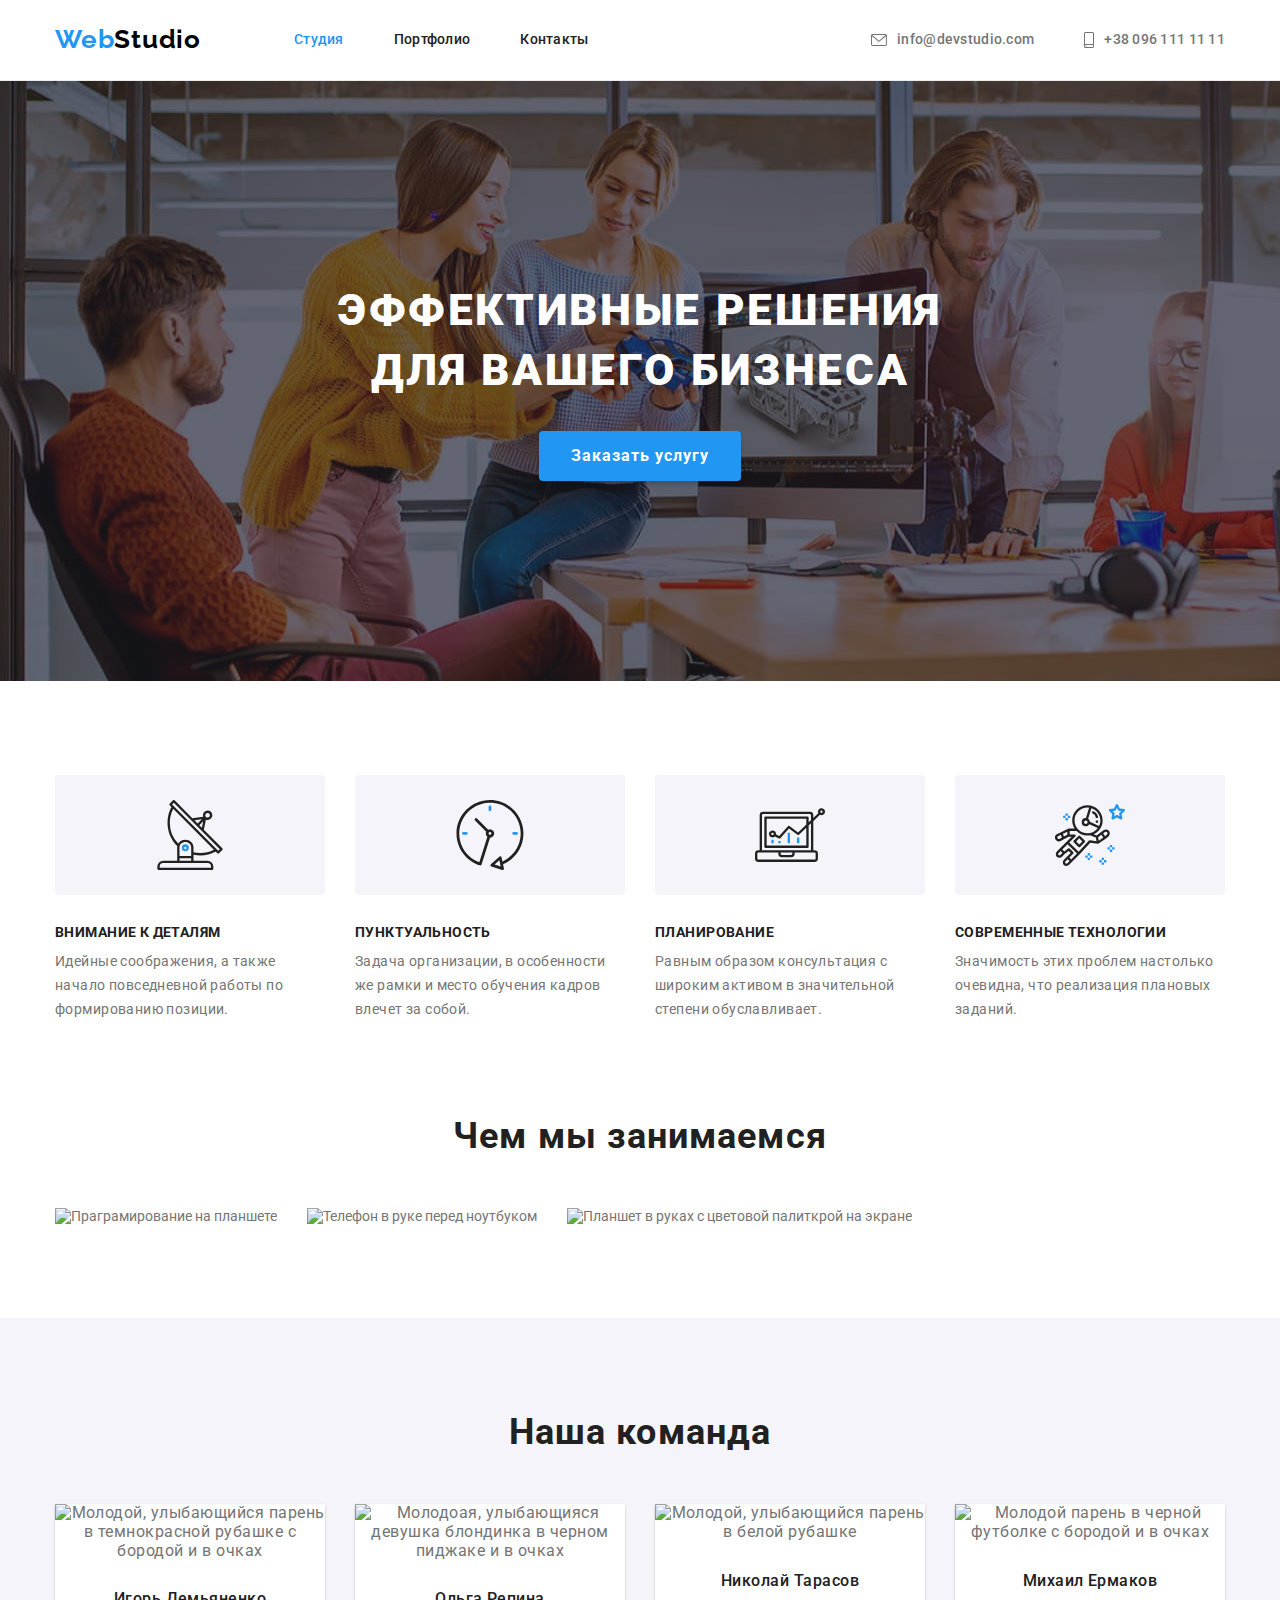
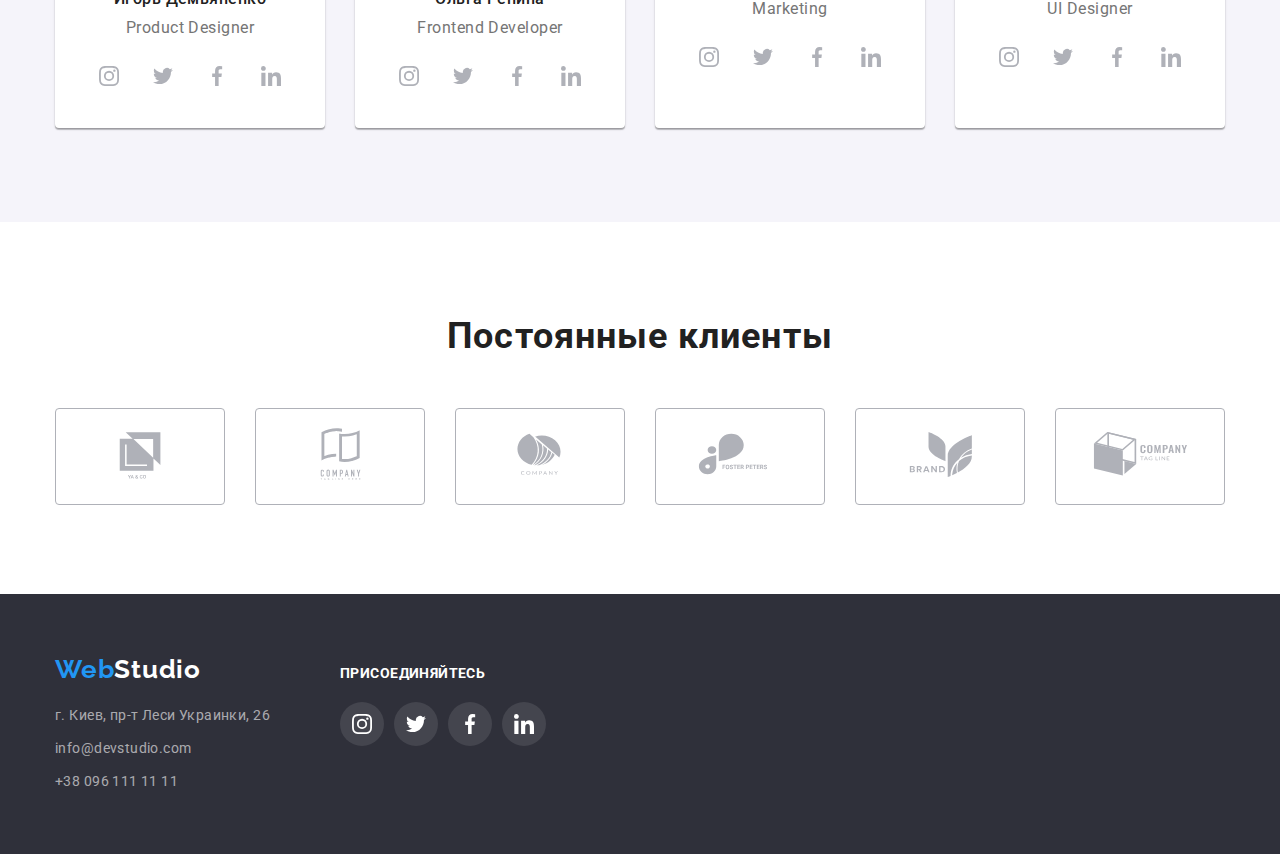
==== commit e6ae53b8: "Почти закончил ДЗ№4" ====
--- a/index.html
+++ b/index.html
@@ -28,11 +28,8 @@
                 <!--Основная навигация-->
 
                 <ul class="site-nav">
-
-                    <li class="site-nav-item"><a class="site-nav-item-text current" href="index.html">Студия</a></li>
-
+                    <li class="site-nav-item"><a class="site-nav-item-text current" href="index.html">Студия</a>                    </li>
                     <li class="site-nav-item"><a class="site-nav-item-text" href="./portfolio.html">Портфолио</a></li>
-
                     <li class="site-nav-item"><a class="site-nav-item-text" href="#contacts">Контакты</a></li>
                 </ul>
             </nav>
@@ -40,11 +37,20 @@
             <!--Блок контактов-->
 
             <ul class="contact-nav">
-
-                <li class="contact-nav-item"><a class="contact-nav-item-text" href="mailto:info@devstudio.com" lang="en">info@devstudio.com</a></li>
-
-                <li class="contact-nav-item"><a class="contact-nav-item-text" href="tel:+380961111111">+38 096 111 11 11</a></li>
-
+                <li class="contact-nav-item">                    
+                    <a class="contact-nav-item-text" href="mailto:info@devstudio.com" lang="en">
+                        <svg class="contact-nav-item-icon" width="16" height="12">
+                            <use href="/img/svg/icons.svg#envelope"></use>
+                        </svg>info@devstudio.com
+                    </a>
+                </li>
+                <li class="contact-nav-item">                    
+                    <a class="contact-nav-item-text" href="tel:+380961111111">
+                        <svg class="contact-nav-item-icon" width="10" height="16">
+                            <use href="/img/svg/icons.svg#smartphone"></use>
+                        </svg>+38 096 111 11 11
+                    </a>
+                </li>
             </ul>
         </div>           
     </header>
@@ -56,70 +62,73 @@
         <!--Герой-->
 
         <section class="section hero">
-
             <div class="container">
                 <h1 class="hero-title">Эффективные решения для вашего бизнеса</h1>
                 <button class="button hero" type="button">Заказать услугу</button>
-            </div>  
-
+            </div>
         </section>      
 
-        <!--Особенности-->
+        <!--Особенности-->       
         
-        <section class="section">            
-
+        <section class="section">
             <div class="container">
-
-                <h2 class="differences">Особенности</h2>
-
-                <ul class="differences-list clean-list">
-                    
+                <h2 class="differences visually-hidden">Особенности</h2>
+                <ul class="differences-list clean-list">                    
                     <li class="differences-list-item">
+                        <div class="differences-list-icon-box">
+                            <svg class="differences-list-icon" width="70" height="70">
+                                <use href="/img/svg/icons.svg#antenna"></use>
+                            </svg>
+                        </div>
                         <h3 class="differences-list-title">Внимание к деталям</h3>
                         <p class="differences-list-text">Идейные соображения, а также начало повседневной работы по формированию позиции.</p>                                              
-                    </li>
-                    
-                    <li class="differences-list-item">                        
+                    </li>                    
+                    <li class="differences-list-item"> 
+                        <div class="differences-list-icon-box">
+                            <svg class="differences-list-icon" width="70" height="70">
+                                <use href="/img/svg/icons.svg#clock"></use>
+                            </svg>
+                        </div>
                         <h3 class="differences-list-title">Пунктуальность</h3>
                         <p class="differences-list-text">Задача организации, в особенности же рамки и место обучения кадров влечет за собой.</p>
-                    </li>
-                    
+                    </li>                    
                     <li class="differences-list-item">
+                        <div class="differences-list-icon-box">
+                            <svg class="differences-list-icon" width="70" height="70">
+                                <use href="/img/svg/icons.svg#diagram"></use>
+                            </svg>
+                        </div>
                         <h3 class="differences-list-title">Планирование</h3>
                         <p class="differences-list-text">Равным образом консультация с широким активом в значительной степени обуславливает.</p>
-                    </li>
-                    
+                    </li>                    
                     <li class="differences-list-item">
+                        <div class="differences-list-icon-box">
+                            <svg class="differences-list-icon" width="70" height="70">
+                                <use href="/img/svg/icons.svg#astronaut"></use>
+                            </svg>
+                        </div>
                         <h3 class="differences-list-title">Современные технологии</h3>
                         <p class="differences-list-text">Значимость этих проблем настолько очевидна, что реализация плановых заданий.</p>
                      </li>
-                                                    
                 </ul>
             </div>
-
         </section>
 
             <!--Чем занимаемся-->
 
         <section class="section activity">
-
             <div class="container">
-
                 <h2 class="section-title">Чем мы занимаемся </h2>
                 <ul class="activity-list clean-list">
-
                     <li class="activity-list-item">
                         <img src="./img/img_1.jpg" alt="Праграмирование на планшете">
                     </li>
-
                     <li class="activity-list-item">                    
                         <img src="./img/img_2.jpg" alt="Телефон в руке перед ноутбуком">
                     </li>
-
                     <li class="activity-list-item">                    
                         <img src="./img/img_3.jpg" alt="Планшет в руках с цветовой палиткрой на экране">
-                     </li>
-                    
+                     </li>                    
                 </ul>
             </div>            
         </section>
@@ -127,47 +136,153 @@
         <!--Наша команда--> 
 
         <section class="section team">
-
             <div class="container">
-
                 <h2 class="section-title">Наша команда</h2>
-
                 <ul class="team-list clean-list">
-
                     <li class="team-list-card">
-                        <img src="./img/product_designer.jpg"
-                                    alt="Молодой, улыбающийся парень в темнокрасной рубашке с бородой и в очках">
-                        
+                        <img src="./img/product_designer.jpg" alt="Молодой, улыбающийся парень в темнокрасной рубашке с бородой и в очках">                        
                         <div class="team-card-content">
                             <h3 class="team-card-title">Игорь Демьяненко</h2>
                             <p class="team-card-text" lang="en">Product Designer</p>
-                        </div>
-                    </li>
-                    
+                            <ul class="social-links-list">
+                                <li class="social-link-item">
+                                    <a class="social-link" href="https://www.instagram.com/" target="_blank">
+                                        <svg class="social-link-icon" width="20" height="20"><use href="/img/svg/icons.svg#instagram"></use></svg>
+                                    </a>
+                                </li>
+                                <li class="social-link-item">
+                                    <a class="social-link" href="https://www.twitter.com/" target="_blank">
+                                        <svg class="social-link-icon" width="20" height="20">
+                                            <use href="/img/svg/icons.svg#twitter"></use>
+                                        </svg>
+                                    </a>
+                                </li>
+                                <li class="social-link-item">
+                                    <a class="social-link" href="https://www.facebook.com/" target="_blank">
+                                        <svg class="social-link-icon" width="20" height="20">
+                                            <use href="/img/svg/icons.svg#facebook"></use>
+                                        </svg>
+                                    </a>
+                                </li>
+                                <li class="social-link-item">
+                                    <a class="social-link" href="https://www.linkedin.com/" target="_blank">
+                                        <svg class="social-link-icon" width="20" height="20">
+                                            <use href="/img/svg/icons.svg#linkedin"></use>
+                                        </svg>
+                                    </a>
+                                </li>
+                            </ul>
+                        </div>
+                    </li>                    
                     <li class="team-list-card">
-                        <img src="./img/frontend_developer.jpg" alt="Молодоая, улыбающияся девушка блондинка в черном пиджаке и в очках">
-                        
+                        <img src="./img/frontend_developer.jpg" alt="Молодоая, улыбающияся девушка блондинка в черном пиджаке и в очках">                        
                         <div class="team-card-content">
                             <h3 class="team-card-title">Ольга Репина</h2>
                             <p class="team-card-text" lang="en">Frontend Developer</p>
+                            <ul class="social-links-list">
+                                <li class="social-link-item">
+                                    <a class="social-link" href="https://www.instagram.com/" target="_blank">
+                                        <svg class="social-link-icon" width="20" height="20">
+                                            <use href="/img/svg/icons.svg#instagram"></use>
+                                        </svg>
+                                    </a>
+                                </li>
+                                <li class="social-link-item">
+                                    <a class="social-link" href="https://www.twitter.com/" target="_blank">
+                                        <svg class="social-link-icon" width="20" height="20">
+                                            <use href="/img/svg/icons.svg#twitter"></use>
+                                        </svg>
+                                    </a>
+                                </li>
+                                <li class="social-link-item">
+                                    <a class="social-link" href="https://www.facebook.com/" target="_blank">
+                                        <svg class="social-link-icon" width="20" height="20">
+                                            <use href="/img/svg/icons.svg#facebook"></use>
+                                        </svg>
+                                    </a>
+                                </li>
+                                <li class="social-link-item">
+                                    <a class="social-link" href="https://www.linkedin.com/" target="_blank">
+                                        <svg class="social-link-icon" width="20" height="20">
+                                            <use href="/img/svg/icons.svg#linkedin"></use>
+                                        </svg>
+                                    </a>
+                                </li>
+                            </ul>
                         </div>
                     </li>
-
                     <li class="team-list-card">
-                        <img src="./img/marketing.jpg" alt="Молодой, улыбающийся парень в белой рубашке">
-                        
+                        <img src="./img/marketing.jpg" alt="Молодой, улыбающийся парень в белой рубашке">                        
                         <div class="team-card-content">
                             <h3 class="team-card-title">Николай Тарасов</h2>
                             <p class="team-card-text" lang="en">Marketing</p>
+                            <ul class="social-links-list">
+                                <li class="social-link-item">
+                                    <a class="social-link" href="https://www.instagram.com/" target="_blank">
+                                        <svg class="social-link-icon" width="20" height="20">
+                                            <use href="/img/svg/icons.svg#instagram"></use>
+                                        </svg>
+                                    </a>
+                                </li>
+                                <li class="social-link-item">
+                                    <a class="social-link" href="https://www.twitter.com/" target="_blank">
+                                        <svg class="social-link-icon" width="20" height="20">
+                                            <use href="/img/svg/icons.svg#twitter"></use>
+                                        </svg>
+                                    </a>
+                                </li>
+                                <li class="social-link-item">
+                                    <a class="social-link" href="https://www.facebook.com/" target="_blank">
+                                        <svg class="social-link-icon" width="20" height="20">
+                                            <use href="/img/svg/icons.svg#facebook"></use>
+                                        </svg>
+                                    </a>
+                                </li>
+                                <li class="social-link-item">
+                                    <a class="social-link" href="https://www.linkedin.com/" target="_blank">
+                                        <svg class="social-link-icon" width="20" height="20">
+                                            <use href="/img/svg/icons.svg#linkedin"></use>
+                                        </svg>
+                                    </a>
+                                </li>
+                            </ul>
                         </div>
                     </li>
-
                     <li class="team-list-card">
-                        <img src="./img/ui_designer.jpg" alt="Молодой парень в черной футболке с бородой и в очках">
-                        
+                        <img src="./img/ui_designer.jpg" alt="Молодой парень в черной футболке с бородой и в очках">                        
                         <div class="team-card-content">
                              <h3 class="team-card-title">Михаил Ермаков</h2>
                              <p class="team-card-text" lang="en">UI Designer</p>
+                            <ul class="social-links-list">
+                                <li class="social-link-item">
+                                    <a class="social-link" href="https://www.instagram.com/" target="_blank">
+                                        <svg class="social-link-icon" width="20" height="20">
+                                            <use href="/img/svg/icons.svg#instagram"></use>
+                                        </svg>
+                                    </a>
+                                </li>
+                                <li class="social-link-item">
+                                    <a class="social-link" href="https://www.twitter.com/" target="_blank">
+                                        <svg class="social-link-icon" width="20" height="20">
+                                            <use href="/img/svg/icons.svg#twitter"></use>
+                                        </svg>
+                                    </a>
+                                </li>
+                                <li class="social-link-item">
+                                    <a class="social-link" href="https://www.facebook.com/" target="_blank">
+                                        <svg class="social-link-icon" width="20" height="20">
+                                            <use href="/img/svg/icons.svg#facebook"></use>
+                                        </svg>
+                                    </a>
+                                </li>
+                                <li class="social-link-item">
+                                    <a class="social-link" href="https://www.linkedin.com/" target="_blank">
+                                        <svg class="social-link-icon" width="20" height="20">
+                                            <use href="/img/svg/icons.svg#linkedin"></use>
+                                        </svg>
+                                    </a>
+                                </li>
+                            </ul>
                         </div>
                     </li>
                 </ul>
@@ -175,31 +290,118 @@
         </section>
     </main>
 
+    <!-- Постоянные клиенты -->
+
+    <section class="section customers">
+        <div class="container">
+            <h2 class="section-title">Постоянные клиенты</h2>
+            <ul class="customers-list">
+                <li class="customers-item">
+                    <a class="customers-item-link" href="">
+                        <svg class="customers-logo">
+                            <use href="/img/svg/icons.svg#client-logo-1"></use>
+                        </svg>
+                    </a>                    
+                </li>                
+                <li class="customers-item">
+                    <a class="customers-item-link" href="">
+                        <svg class="customers-logo">
+                            <use href="/img/svg/icons.svg#client-logo-2"></use>
+                        </svg>
+                    </a>
+                </li>
+                <li class="customers-item">
+                    <a class="customers-item-link" href="">
+                        <svg class="customers-logo">
+                            <use href="/img/svg/icons.svg#client-logo-3"></use>
+                        </svg>
+                    </a>
+                </li>
+                <li class="customers-item">
+                    <a class="customers-item-link" href="">
+                        <svg class="customers-logo">
+                            <use href="/img/svg/icons.svg#client-logo-4"></use>
+                        </svg>
+                    </a>
+                </li>
+                <li class="customers-item">
+                    <a class="customers-item-link" href="">
+                        <svg class="customers-logo">
+                            <use href="/img/svg/icons.svg#client-logo-5"></use>
+                        </svg>
+                    </a>
+                </li>
+                <li class="customers-item">
+                    <a class="customers-item-link" href="">
+                        <svg class="customers-logo">
+                            <use href="/img/svg/icons.svg#client-logo-6"></use>
+                        </svg>
+                    </a>
+                </li>                
+            </ul>
+
+        </div>
+    </section>
+
         <!--Подвал-->
 
     <footer class="footer">
-
         <div class="container">
-
-            <!--Лого-->
-
-            <a class="logo footer clean-link" href="index.html"><span class="logo-accent">Web</span>Studio</a>
-
-            <!--Контакты-->
-
-            <address>
-
-                <ul id="contacts" class="footer-adress-list">
-
-                    <li class="footer-adress-item"><a class="footer-adress-item-text" href="https://goo.gl/maps/bL18XimWbJK8uWrq5" target="_blank">г. Киев, пр-т Леси Украинки, 26</a></li>
-
-                    <li class="footer-adress-item"><a class="footer-adress-item-text" href="mailto:info@devstudio.com">info@devstudio.com</a></li>
-
-                    <li class="footer-adress-item"><a class="footer-adress-item-text" href="tel:+380961111111">+38 096 111 11 11</a></li>
-
-                </ul>
-
-            </address>
+            <ul class="footer-contacts-list">
+                <li>
+                    <!--Лого-->
+                    
+                    <a class="logo footer clean-link" href="index.html"><span class="logo-accent">Web</span>Studio</a>
+                    
+                    <!--Контакты-->
+                    
+                    <address>
+                        <ul id="contacts" class="footer-adress-list">
+                            <li class="footer-adress-item"><a class="footer-adress-item-text" href="https://goo.gl/maps/bL18XimWbJK8uWrq5"
+                                    target="_blank">г. Киев, пр-т Леси Украинки, 26</a></li>
+                            <li class="footer-adress-item"><a class="footer-adress-item-text"
+                                    href="mailto:info@devstudio.com">info@devstudio.com</a></li>
+                            <li class="footer-adress-item"><a class="footer-adress-item-text" href="tel:+380961111111">+38 096 111 11 11</a>
+                            </li>
+                        </ul>
+                    </address>
+                </li>
+                <li class="join">
+                    <h3 class="join-title">присоединяйтесь</h3>
+                    <ul class="social-links-list in-footer">
+                        <li class="social-link-item in-footer">
+                            <a class="social-link in-footer" href="https://www.instagram.com/" target="_blank">
+                                <svg class="social-link-icon in-footer" width="20" height="20">
+                                    <use href="/img/svg/icons.svg#instagram"></use>
+                                </svg>
+                            </a>
+                        </li>
+                        <li class="social-link-item in-footer">
+                            <a class="social-link in-footer" href="https://www.twitter.com/" target="_blank">
+                                <svg class="social-link-icon in-footer" width="20" height="20">
+                                    <use href="/img/svg/icons.svg#twitter"></use>
+                                </svg>
+                            </a>
+                        </li>
+                        <li class="social-link-item in-footer">
+                            <a class="social-link in-footer" href="https://www.facebook.com/" target="_blank">
+                                <svg class="social-link-icon in-footer" width="20" height="20">
+                                    <use href="/img/svg/icons.svg#facebook"></use>
+                                </svg>
+                            </a>
+                        </li>
+                        <li class="social-link-item in-footer">
+                            <a class="social-link in-footer" href="https://www.linkedin.com/" target="_blank">
+                                <svg class="social-link-icon in-footer" width="20" height="20">
+                                    <use href="/img/svg/icons.svg#linkedin"></use>
+                                </svg>
+                            </a>
+                        </li>
+                    </ul>
+                
+                </li>
+            </ul>
+
         </div>              
     </footer>
   </body>
--- a/css/styles.css
+++ b/css/styles.css
@@ -20,6 +20,19 @@
 
 h1, h2, h3, p {
     margin: 0;
+}
+
+.visually-hidden {
+    position: absolute;
+    width: 1px;
+    height: 1px;
+    margin: -1px;
+    border: 0;
+    padding: 0;
+    white-space: nowrap;
+    clip-path: inset(100%);
+    clip: rect(0 0 0 0);
+    overflow: hidden;
 }
 
 body {
@@ -129,9 +142,16 @@
     list-style: none;    
 }
 
+.contact-nav-item {
+    display: flex;
+    align-items: center;
+    color: #757575;
+}
+
 .contact-nav-item-text {
-    display: block;
-    color: #757575;
+    display: flex;
+    align-items: center;
+    color: currentColor;
     font-weight: 500;
     line-height: 1.14;
     letter-spacing: 0.02em;
@@ -142,17 +162,32 @@
     margin-right: 50px;
 }
 
-.contact-nav-item-text:hover,
-.contact-nav-item-text:focus {
+.contact-nav-item:hover,
+.contact-nav-item:focus {
     color: var(--accentcolor);
 }
 
+.contact-nav-item-icon {
+    display: block;
+    margin-right: 10px;
+    fill: currentColor;
+}
+
 /* Тело */
 
 /* Герой */
 
-.section.hero {    
-    background-color: var(--secondbgcolor);
+.section.hero {
+    max-width: 1600px;
+    margin-left: auto;
+    margin-right: auto;
+    background-color: #C4C4C4;
+    background-image: linear-gradient(to bottom,
+                                        rgba(47, 48, 58, 0.4),
+                                        rgba(47, 48, 58, 0.4)),
+                                        url(/img/hero-img.jpg);
+    background-size: cover;
+    background-repeat: no-repeat;
     letter-spacing: 0.06em;
     padding-top: 200px;
     padding-bottom: 200px;
@@ -177,17 +212,22 @@
 
 /* Секция отличия */
 
-.differences, .portfolio {
-    visibility: hidden;
-    margin: 0;
-}
-
 .differences-list {
     display: flex;
     line-height: 1.71;
     letter-spacing: 0.03em;
     margin-top: calc(-1 * var(--card-set-gap));
     margin-left: calc(-1 * var(--card-set-gap));
+}
+
+.differences-list-icon-box {
+    background: #F5F4FA;
+    border-radius: 4px;
+    min-width: 70px;
+    width: 100%;
+    height: 120px;
+    padding: 25px calc(100% / 2 - 35px);
+    margin-bottom: 30px;
 }
 
 .differences-list-item {
@@ -282,6 +322,72 @@
     margin-top: 10px;
 }
 
+.social-links-list {
+    display: flex;
+    margin-top: 16px;
+    padding-left: 32px;
+    padding-right: 32px;
+}
+
+.social-link-item:not(:last-child) {
+    margin-right: 10px;    
+}
+
+.social-link {
+    display: block;
+    padding: 12px;
+    width: 44px;
+    height: 44px;
+    border-radius: 50%;
+    color: #AFB1B8;
+}
+
+.social-link-icon {
+    fill: currentColor;
+}
+
+.social-link:hover,
+.social-link:focus {
+    color: var(--white);
+    background-color: var(--accentcolor);
+}
+
+/* Постоянные клиенты */
+
+.customers-list {
+    display: flex;
+    margin-top: calc(-1 * var(--card-set-gap));
+    margin-left: calc(-1 * var(--card-set-gap));
+    
+}
+
+.customers-item {    
+    flex-basis: calc(100%/6 - var(--card-set-gap));
+    margin-top: var(--card-set-gap);
+    margin-left: var(--card-set-gap);
+    height: 92px;    
+}
+
+.customers-item-link {
+    display: block;    
+    padding: 16px calc(100%/2 - 53px);
+    border: 1px solid #AFB1B8;
+    border-radius: 4px;
+    color: #AFB1B8;
+}
+
+.customers-logo {
+    width: 106px;
+    height: 60px;
+    fill: currentColor;
+}
+
+.customers-item-link:hover,
+.customers-item-link:focus {
+    color: var(--accentcolor);
+    border-color: var(--accentcolor);
+}
+
 /* Футер */
 
 .logo.footer {
@@ -297,6 +403,10 @@
     padding-bottom: 60px;
 }
 
+.footer-contacts-list {
+    display: flex;
+}
+
 address {
     margin-top: 20px;
 }
@@ -319,6 +429,36 @@
 .footer-adress-item-text:hover,
 .footer-adress-item-text:focus {
     color: #FFFFFF;
+}
+
+.join {
+    margin-top: 12px;
+    margin-left: 70px;
+}
+
+.join-title {    
+    font-weight: 700;
+    font-size: 14px;
+    line-height: 1.14;
+    letter-spacing: 0.03em;
+    text-transform: uppercase;    
+    color: var(--white);
+}
+
+.social-links-list.in-footer {
+    margin-top: 20px;
+    padding: 0;
+}
+
+.social-link.in-footer {
+    background-color:rgba(255, 255, 255, 0.1);
+    color: var(--white);
+}
+
+.social-link.in-footer:hover,
+.social-link.in-footer:focus {
+    color: var(--white);
+    background-color: var(--accentcolor);
 }
 
 /* Портфолио */
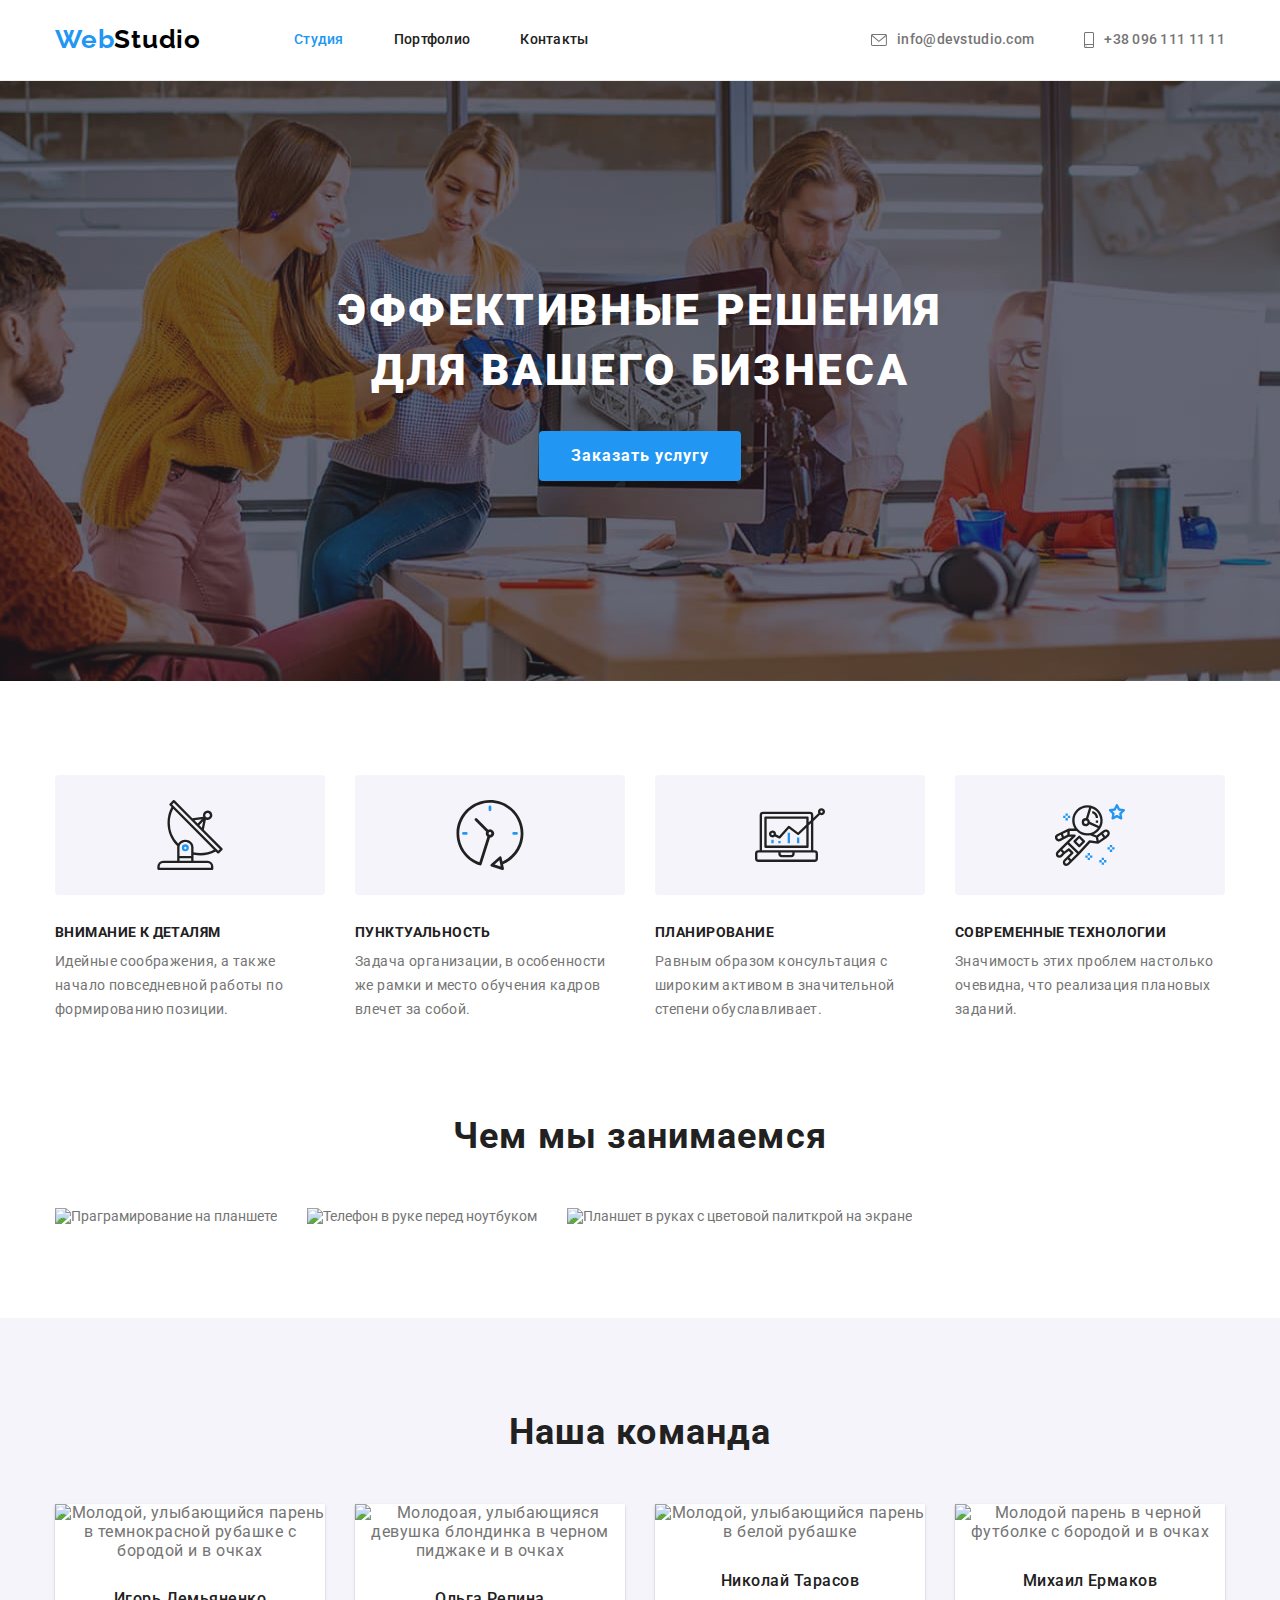
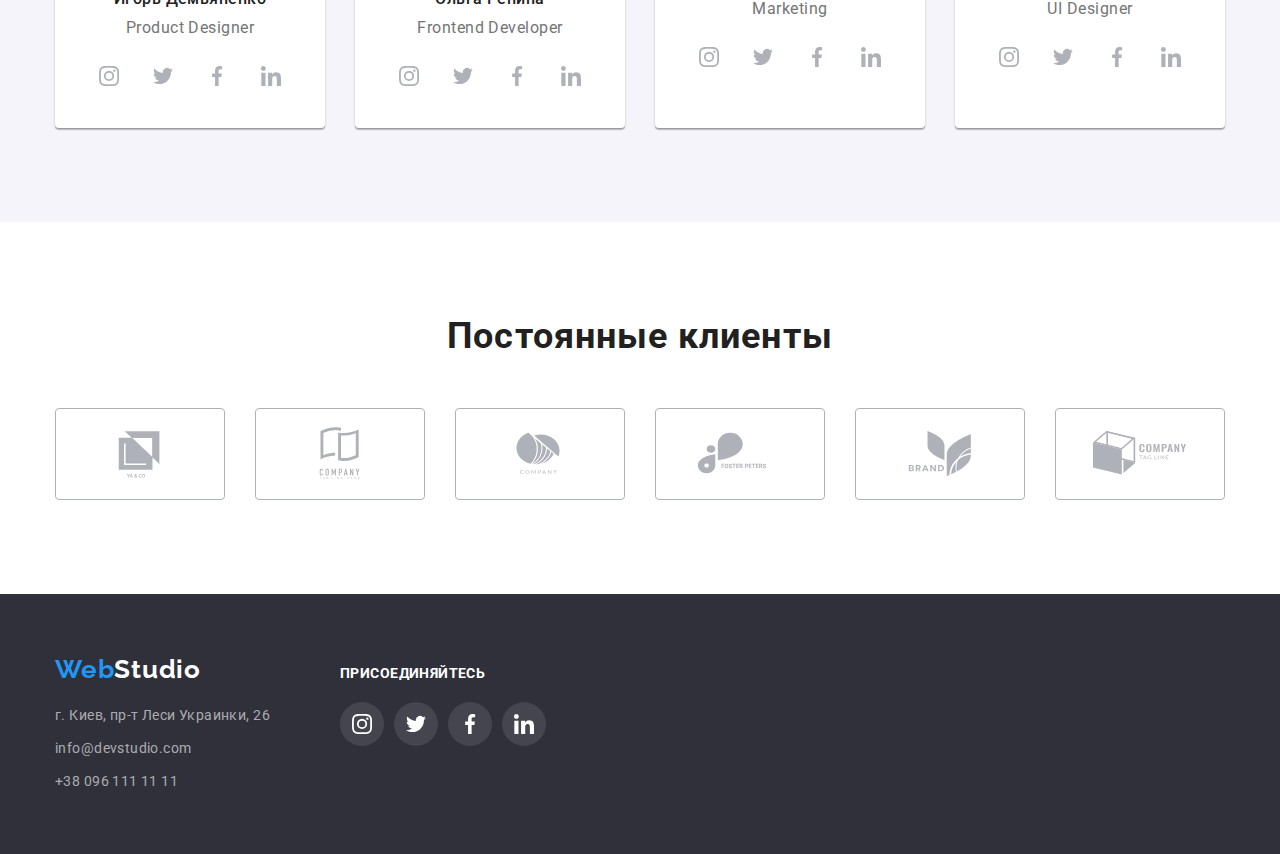
==== commit 82467672: "Исправил ошибки ДЗ №4" ====
--- a/index.html
+++ b/index.html
@@ -40,14 +40,14 @@
                 <li class="contact-nav-item">                    
                     <a class="contact-nav-item-text" href="mailto:info@devstudio.com" lang="en">
                         <svg class="contact-nav-item-icon" width="16" height="12">
-                            <use href="/img/svg/icons.svg#envelope"></use>
+                            <use href="./img/svg/icons.svg#envelope"></use>
                         </svg>info@devstudio.com
                     </a>
                 </li>
                 <li class="contact-nav-item">                    
                     <a class="contact-nav-item-text" href="tel:+380961111111">
                         <svg class="contact-nav-item-icon" width="10" height="16">
-                            <use href="/img/svg/icons.svg#smartphone"></use>
+                            <use href="./img/svg/icons.svg#smartphone"></use>
                         </svg>+38 096 111 11 11
                     </a>
                 </li>
@@ -77,7 +77,7 @@
                     <li class="differences-list-item">
                         <div class="differences-list-icon-box">
                             <svg class="differences-list-icon" width="70" height="70">
-                                <use href="/img/svg/icons.svg#antenna"></use>
+                                <use href="./img/svg/icons.svg#antenna"></use>
                             </svg>
                         </div>
                         <h3 class="differences-list-title">Внимание к деталям</h3>
@@ -86,7 +86,7 @@
                     <li class="differences-list-item"> 
                         <div class="differences-list-icon-box">
                             <svg class="differences-list-icon" width="70" height="70">
-                                <use href="/img/svg/icons.svg#clock"></use>
+                                <use href="./img/svg/icons.svg#clock"></use>
                             </svg>
                         </div>
                         <h3 class="differences-list-title">Пунктуальность</h3>
@@ -95,7 +95,7 @@
                     <li class="differences-list-item">
                         <div class="differences-list-icon-box">
                             <svg class="differences-list-icon" width="70" height="70">
-                                <use href="/img/svg/icons.svg#diagram"></use>
+                                <use href="./img/svg/icons.svg#diagram"></use>
                             </svg>
                         </div>
                         <h3 class="differences-list-title">Планирование</h3>
@@ -104,7 +104,7 @@
                     <li class="differences-list-item">
                         <div class="differences-list-icon-box">
                             <svg class="differences-list-icon" width="70" height="70">
-                                <use href="/img/svg/icons.svg#astronaut"></use>
+                                <use href="./img/svg/icons.svg#astronaut"></use>
                             </svg>
                         </div>
                         <h3 class="differences-list-title">Современные технологии</h3>
@@ -146,28 +146,28 @@
                             <p class="team-card-text" lang="en">Product Designer</p>
                             <ul class="social-links-list">
                                 <li class="social-link-item">
-                                    <a class="social-link" href="https://www.instagram.com/" target="_blank">
-                                        <svg class="social-link-icon" width="20" height="20"><use href="/img/svg/icons.svg#instagram"></use></svg>
-                                    </a>
-                                </li>
-                                <li class="social-link-item">
-                                    <a class="social-link" href="https://www.twitter.com/" target="_blank">
-                                        <svg class="social-link-icon" width="20" height="20">
-                                            <use href="/img/svg/icons.svg#twitter"></use>
-                                        </svg>
-                                    </a>
-                                </li>
-                                <li class="social-link-item">
-                                    <a class="social-link" href="https://www.facebook.com/" target="_blank">
-                                        <svg class="social-link-icon" width="20" height="20">
-                                            <use href="/img/svg/icons.svg#facebook"></use>
-                                        </svg>
-                                    </a>
-                                </li>
-                                <li class="social-link-item">
-                                    <a class="social-link" href="https://www.linkedin.com/" target="_blank">
-                                        <svg class="social-link-icon" width="20" height="20">
-                                            <use href="/img/svg/icons.svg#linkedin"></use>
+                                    <a class="social-link" href="https://www.instagram.com/" rel="noopener noreferrer nofollow" target="_blank">
+                                        <svg class="social-link-icon" width="20" height="20"><use href="./img/svg/icons.svg#instagram"></use></svg>
+                                    </a>
+                                </li>
+                                <li class="social-link-item">
+                                    <a class="social-link" href="https://www.twitter.com/" rel="noopener noreferrer nofollow" target="_blank">
+                                        <svg class="social-link-icon" width="20" height="20">
+                                            <use href="./img/svg/icons.svg#twitter"></use>
+                                        </svg>
+                                    </a>
+                                </li>
+                                <li class="social-link-item">
+                                    <a class="social-link" href="https://www.facebook.com/" rel="noopener noreferrer nofollow" target="_blank">
+                                        <svg class="social-link-icon" width="20" height="20">
+                                            <use href="./img/svg/icons.svg#facebook"></use>
+                                        </svg>
+                                    </a>
+                                </li>
+                                <li class="social-link-item">
+                                    <a class="social-link" href="https://www.linkedin.com/" rel="noopener noreferrer nofollow" target="_blank">
+                                        <svg class="social-link-icon" width="20" height="20">
+                                            <use href="./img/svg/icons.svg#linkedin"></use>
                                         </svg>
                                     </a>
                                 </li>
@@ -181,30 +181,30 @@
                             <p class="team-card-text" lang="en">Frontend Developer</p>
                             <ul class="social-links-list">
                                 <li class="social-link-item">
-                                    <a class="social-link" href="https://www.instagram.com/" target="_blank">
-                                        <svg class="social-link-icon" width="20" height="20">
-                                            <use href="/img/svg/icons.svg#instagram"></use>
-                                        </svg>
-                                    </a>
-                                </li>
-                                <li class="social-link-item">
-                                    <a class="social-link" href="https://www.twitter.com/" target="_blank">
-                                        <svg class="social-link-icon" width="20" height="20">
-                                            <use href="/img/svg/icons.svg#twitter"></use>
-                                        </svg>
-                                    </a>
-                                </li>
-                                <li class="social-link-item">
-                                    <a class="social-link" href="https://www.facebook.com/" target="_blank">
-                                        <svg class="social-link-icon" width="20" height="20">
-                                            <use href="/img/svg/icons.svg#facebook"></use>
-                                        </svg>
-                                    </a>
-                                </li>
-                                <li class="social-link-item">
-                                    <a class="social-link" href="https://www.linkedin.com/" target="_blank">
-                                        <svg class="social-link-icon" width="20" height="20">
-                                            <use href="/img/svg/icons.svg#linkedin"></use>
+                                    <a class="social-link" href="https://www.instagram.com/" rel="noopener noreferrer nofollow" target="_blank">
+                                        <svg class="social-link-icon" width="20" height="20">
+                                            <use href="./img/svg/icons.svg#instagram"></use>
+                                        </svg>
+                                    </a>
+                                </li>
+                                <li class="social-link-item">
+                                    <a class="social-link" href="https://www.twitter.com/" rel="noopener noreferrer nofollow" target="_blank">
+                                        <svg class="social-link-icon" width="20" height="20">
+                                            <use href="./img/svg/icons.svg#twitter"></use>
+                                        </svg>
+                                    </a>
+                                </li>
+                                <li class="social-link-item">
+                                    <a class="social-link" href="https://www.facebook.com/" rel="noopener noreferrer nofollow" target="_blank">
+                                        <svg class="social-link-icon" width="20" height="20">
+                                            <use href="./img/svg/icons.svg#facebook"></use>
+                                        </svg>
+                                    </a>
+                                </li>
+                                <li class="social-link-item">
+                                    <a class="social-link" href="https://www.linkedin.com/" rel="noopener noreferrer nofollow" target="_blank">
+                                        <svg class="social-link-icon" width="20" height="20">
+                                            <use href="./img/svg/icons.svg#linkedin"></use>
                                         </svg>
                                     </a>
                                 </li>
@@ -218,30 +218,30 @@
                             <p class="team-card-text" lang="en">Marketing</p>
                             <ul class="social-links-list">
                                 <li class="social-link-item">
-                                    <a class="social-link" href="https://www.instagram.com/" target="_blank">
-                                        <svg class="social-link-icon" width="20" height="20">
-                                            <use href="/img/svg/icons.svg#instagram"></use>
-                                        </svg>
-                                    </a>
-                                </li>
-                                <li class="social-link-item">
-                                    <a class="social-link" href="https://www.twitter.com/" target="_blank">
-                                        <svg class="social-link-icon" width="20" height="20">
-                                            <use href="/img/svg/icons.svg#twitter"></use>
-                                        </svg>
-                                    </a>
-                                </li>
-                                <li class="social-link-item">
-                                    <a class="social-link" href="https://www.facebook.com/" target="_blank">
-                                        <svg class="social-link-icon" width="20" height="20">
-                                            <use href="/img/svg/icons.svg#facebook"></use>
-                                        </svg>
-                                    </a>
-                                </li>
-                                <li class="social-link-item">
-                                    <a class="social-link" href="https://www.linkedin.com/" target="_blank">
-                                        <svg class="social-link-icon" width="20" height="20">
-                                            <use href="/img/svg/icons.svg#linkedin"></use>
+                                    <a class="social-link" href="https://www.instagram.com/" rel="noopener noreferrer nofollow" target="_blank">
+                                        <svg class="social-link-icon" width="20" height="20">
+                                            <use href="./img/svg/icons.svg#instagram"></use>
+                                        </svg>
+                                    </a>
+                                </li>
+                                <li class="social-link-item">
+                                    <a class="social-link" href="https://www.twitter.com/" rel="noopener noreferrer nofollow" target="_blank">
+                                        <svg class="social-link-icon" width="20" height="20">
+                                            <use href="./img/svg/icons.svg#twitter"></use>
+                                        </svg>
+                                    </a>
+                                </li>
+                                <li class="social-link-item">
+                                    <a class="social-link" href="https://www.facebook.com/" rel="noopener noreferrer nofollow" target="_blank">
+                                        <svg class="social-link-icon" width="20" height="20">
+                                            <use href="./img/svg/icons.svg#facebook"></use>
+                                        </svg>
+                                    </a>
+                                </li>
+                                <li class="social-link-item">
+                                    <a class="social-link" href="https://www.linkedin.com/" rel="noopener noreferrer nofollow" target="_blank">
+                                        <svg class="social-link-icon" width="20" height="20">
+                                            <use href="./img/svg/icons.svg#linkedin"></use>
                                         </svg>
                                     </a>
                                 </li>
@@ -255,30 +255,30 @@
                              <p class="team-card-text" lang="en">UI Designer</p>
                             <ul class="social-links-list">
                                 <li class="social-link-item">
-                                    <a class="social-link" href="https://www.instagram.com/" target="_blank">
-                                        <svg class="social-link-icon" width="20" height="20">
-                                            <use href="/img/svg/icons.svg#instagram"></use>
-                                        </svg>
-                                    </a>
-                                </li>
-                                <li class="social-link-item">
-                                    <a class="social-link" href="https://www.twitter.com/" target="_blank">
-                                        <svg class="social-link-icon" width="20" height="20">
-                                            <use href="/img/svg/icons.svg#twitter"></use>
-                                        </svg>
-                                    </a>
-                                </li>
-                                <li class="social-link-item">
-                                    <a class="social-link" href="https://www.facebook.com/" target="_blank">
-                                        <svg class="social-link-icon" width="20" height="20">
-                                            <use href="/img/svg/icons.svg#facebook"></use>
-                                        </svg>
-                                    </a>
-                                </li>
-                                <li class="social-link-item">
-                                    <a class="social-link" href="https://www.linkedin.com/" target="_blank">
-                                        <svg class="social-link-icon" width="20" height="20">
-                                            <use href="/img/svg/icons.svg#linkedin"></use>
+                                    <a class="social-link" href="https://www.instagram.com/" rel="noopener noreferrer nofollow" target="_blank">
+                                        <svg class="social-link-icon" width="20" height="20">
+                                            <use href="./img/svg/icons.svg#instagram"></use>
+                                        </svg>
+                                    </a>
+                                </li>
+                                <li class="social-link-item">
+                                    <a class="social-link" href="https://www.twitter.com/" rel="noopener noreferrer nofollow" target="_blank">
+                                        <svg class="social-link-icon" width="20" height="20">
+                                            <use href="./img/svg/icons.svg#twitter"></use>
+                                        </svg>
+                                    </a>
+                                </li>
+                                <li class="social-link-item">
+                                    <a class="social-link" href="https://www.facebook.com/" rel="noopener noreferrer nofollow" target="_blank">
+                                        <svg class="social-link-icon" width="20" height="20">
+                                            <use href="./img/svg/icons.svg#facebook"></use>
+                                        </svg>
+                                    </a>
+                                </li>
+                                <li class="social-link-item">
+                                    <a class="social-link" href="https://www.linkedin.com/" rel="noopener noreferrer nofollow" target="_blank">
+                                        <svg class="social-link-icon" width="20" height="20">
+                                            <use href="./img/svg/icons.svg#linkedin"></use>
                                         </svg>
                                     </a>
                                 </li>
@@ -297,44 +297,44 @@
             <h2 class="section-title">Постоянные клиенты</h2>
             <ul class="customers-list">
                 <li class="customers-item">
-                    <a class="customers-item-link" href="">
-                        <svg class="customers-logo">
-                            <use href="/img/svg/icons.svg#client-logo-1"></use>
+                    <a class="customers-item-link" href="https://www.google.com" rel="noopener noreferrer nofollow" target="_blank">
+                        <svg class="customers-logo">
+                            <use href="./img/svg/icons.svg#client-logo-1"></use>
                         </svg>
                     </a>                    
                 </li>                
                 <li class="customers-item">
-                    <a class="customers-item-link" href="">
-                        <svg class="customers-logo">
-                            <use href="/img/svg/icons.svg#client-logo-2"></use>
-                        </svg>
-                    </a>
-                </li>
-                <li class="customers-item">
-                    <a class="customers-item-link" href="">
-                        <svg class="customers-logo">
-                            <use href="/img/svg/icons.svg#client-logo-3"></use>
-                        </svg>
-                    </a>
-                </li>
-                <li class="customers-item">
-                    <a class="customers-item-link" href="">
-                        <svg class="customers-logo">
-                            <use href="/img/svg/icons.svg#client-logo-4"></use>
-                        </svg>
-                    </a>
-                </li>
-                <li class="customers-item">
-                    <a class="customers-item-link" href="">
-                        <svg class="customers-logo">
-                            <use href="/img/svg/icons.svg#client-logo-5"></use>
-                        </svg>
-                    </a>
-                </li>
-                <li class="customers-item">
-                    <a class="customers-item-link" href="">
-                        <svg class="customers-logo">
-                            <use href="/img/svg/icons.svg#client-logo-6"></use>
+                    <a class="customers-item-link" href="https://www.google.com" rel="noopener noreferrer nofollow" target="_blank">
+                        <svg class="customers-logo">
+                            <use href="./img/svg/icons.svg#client-logo-2"></use>
+                        </svg>
+                    </a>
+                </li>
+                <li class="customers-item">
+                    <a class="customers-item-link" href="https://www.google.com" rel="noopener noreferrer nofollow" target="_blank">
+                        <svg class="customers-logo">
+                            <use href="./img/svg/icons.svg#client-logo-3"></use>
+                        </svg>
+                    </a>
+                </li>
+                <li class="customers-item">
+                    <a class="customers-item-link" href="https://www.google.com" rel="noopener noreferrer nofollow" target="_blank">
+                        <svg class="customers-logo">
+                            <use href="./img/svg/icons.svg#client-logo-4"></use>
+                        </svg>
+                    </a>
+                </li>
+                <li class="customers-item">
+                    <a class="customers-item-link" href="https://www.google.com" rel="noopener noreferrer nofollow" target="_blank">
+                        <svg class="customers-logo">
+                            <use href="./img/svg/icons.svg#client-logo-5"></use>
+                        </svg>
+                    </a>
+                </li>
+                <li class="customers-item">
+                    <a class="customers-item-link" href="https://www.google.com" rel="noopener noreferrer nofollow" target="_blank">
+                        <svg class="customers-logo">
+                            <use href="./img/svg/icons.svg#client-logo-6"></use>
                         </svg>
                     </a>
                 </li>                
@@ -357,7 +357,7 @@
                     
                     <address>
                         <ul id="contacts" class="footer-adress-list">
-                            <li class="footer-adress-item"><a class="footer-adress-item-text" href="https://goo.gl/maps/bL18XimWbJK8uWrq5"
+                            <li class="footer-adress-item"><a class="footer-adress-item-text" href="https://goo.gl/maps/bL18XimWbJK8uWrq5"  rel="noopener noreferrer nofollow"
                                     target="_blank">г. Киев, пр-т Леси Украинки, 26</a></li>
                             <li class="footer-adress-item"><a class="footer-adress-item-text"
                                     href="mailto:info@devstudio.com">info@devstudio.com</a></li>
@@ -370,38 +370,36 @@
                     <h3 class="join-title">присоединяйтесь</h3>
                     <ul class="social-links-list in-footer">
                         <li class="social-link-item in-footer">
-                            <a class="social-link in-footer" href="https://www.instagram.com/" target="_blank">
+                            <a class="social-link in-footer" href="https://www.instagram.com/" rel="noopener noreferrer nofollow" target="_blank">
                                 <svg class="social-link-icon in-footer" width="20" height="20">
-                                    <use href="/img/svg/icons.svg#instagram"></use>
+                                    <use href="./img/svg/icons.svg#instagram"></use>
                                 </svg>
                             </a>
                         </li>
                         <li class="social-link-item in-footer">
-                            <a class="social-link in-footer" href="https://www.twitter.com/" target="_blank">
+                            <a class="social-link in-footer" href="https://www.twitter.com/" rel="noopener noreferrer nofollow" target="_blank">
                                 <svg class="social-link-icon in-footer" width="20" height="20">
-                                    <use href="/img/svg/icons.svg#twitter"></use>
+                                    <use href="./img/svg/icons.svg#twitter"></use>
                                 </svg>
                             </a>
                         </li>
                         <li class="social-link-item in-footer">
-                            <a class="social-link in-footer" href="https://www.facebook.com/" target="_blank">
+                            <a class="social-link in-footer" href="https://www.facebook.com/" rel="noopener noreferrer nofollow" target="_blank">
                                 <svg class="social-link-icon in-footer" width="20" height="20">
-                                    <use href="/img/svg/icons.svg#facebook"></use>
+                                    <use href="./img/svg/icons.svg#facebook"></use>
                                 </svg>
                             </a>
                         </li>
                         <li class="social-link-item in-footer">
-                            <a class="social-link in-footer" href="https://www.linkedin.com/" target="_blank">
+                            <a class="social-link in-footer" href="https://www.linkedin.com/" rel="noopener noreferrer nofollow" target="_blank">
                                 <svg class="social-link-icon in-footer" width="20" height="20">
-                                    <use href="/img/svg/icons.svg#linkedin"></use>
+                                    <use href="./img/svg/icons.svg#linkedin"></use>
                                 </svg>
                             </a>
                         </li>
-                    </ul>
-                
+                    </ul>                
                 </li>
             </ul>
-
         </div>              
     </footer>
   </body>
--- a/css/styles.css
+++ b/css/styles.css
@@ -145,26 +145,22 @@
 .contact-nav-item {
     display: flex;
     align-items: center;
+    
+}
+
+.contact-nav-item-text {
+    display: flex;
+    align-items: center;
     color: #757575;
-}
-
-.contact-nav-item-text {
-    display: flex;
-    align-items: center;
-    color: currentColor;
     font-weight: 500;
     line-height: 1.14;
     letter-spacing: 0.02em;
     text-decoration: none;
+    
 }
 
 .contact-nav-item:not(:last-child) {
     margin-right: 50px;
-}
-
-.contact-nav-item:hover,
-.contact-nav-item:focus {
-    color: var(--accentcolor);
 }
 
 .contact-nav-item-icon {
@@ -172,6 +168,12 @@
     margin-right: 10px;
     fill: currentColor;
 }
+
+.contact-nav-item-text:hover,
+.contact-nav-item-text:focus {
+    color: var(--accentcolor);
+}
+
 
 /* Тело */
 
@@ -185,8 +187,9 @@
     background-image: linear-gradient(to bottom,
                                         rgba(47, 48, 58, 0.4),
                                         rgba(47, 48, 58, 0.4)),
-                                        url(/img/hero-img.jpg);
+                                        url(../img/hero-img.jpg);
     background-size: cover;
+    background-position: center;
     background-repeat: no-repeat;
     letter-spacing: 0.06em;
     padding-top: 200px;
@@ -221,12 +224,12 @@
 }
 
 .differences-list-icon-box {
+    display: flex;
+    justify-content: center;
+    align-items: center;
     background: #F5F4FA;
     border-radius: 4px;
-    min-width: 70px;
-    width: 100%;
     height: 120px;
-    padding: 25px calc(100% / 2 - 35px);
     margin-bottom: 30px;
 }
 
@@ -324,9 +327,8 @@
 
 .social-links-list {
     display: flex;
+    justify-content: center;
     margin-top: 16px;
-    padding-left: 32px;
-    padding-right: 32px;
 }
 
 .social-link-item:not(:last-child) {
@@ -334,8 +336,9 @@
 }
 
 .social-link {
-    display: block;
-    padding: 12px;
+    display: flex;
+    justify-content: center;
+    align-items: center;
     width: 44px;
     height: 44px;
     border-radius: 50%;
@@ -369,8 +372,11 @@
 }
 
 .customers-item-link {
-    display: block;    
-    padding: 16px calc(100%/2 - 53px);
+    display: flex;
+    align-items: center;
+    justify-content: center;
+    width: 100%;
+    height: 100%;
     border: 1px solid #AFB1B8;
     border-radius: 4px;
     color: #AFB1B8;
@@ -405,6 +411,7 @@
 
 .footer-contacts-list {
     display: flex;
+    align-items: baseline;
 }
 
 address {
@@ -432,7 +439,6 @@
 }
 
 .join {
-    margin-top: 12px;
     margin-left: 70px;
 }
 
@@ -490,6 +496,20 @@
     flex-basis: calc(100% / 3 - var(--card-set-gap));
     margin-top: var(--card-set-gap);
     margin-left: var(--card-set-gap);
+    
+}
+
+.worklist-card-link {
+    display: block;
+    text-decoration: none;
+    color: currentColor;
+}
+
+.worklist-card-link:hover,
+.worklist-card-link:focus {
+    box-shadow: 0px 1px 1px rgba(0, 0, 0, 0.12),
+                0px 4px 4px rgba(0, 0, 0, 0.06),
+                1px 4px 6px rgba(0, 0, 0, 0.16);
 }
 
 .worklist-card-content {
